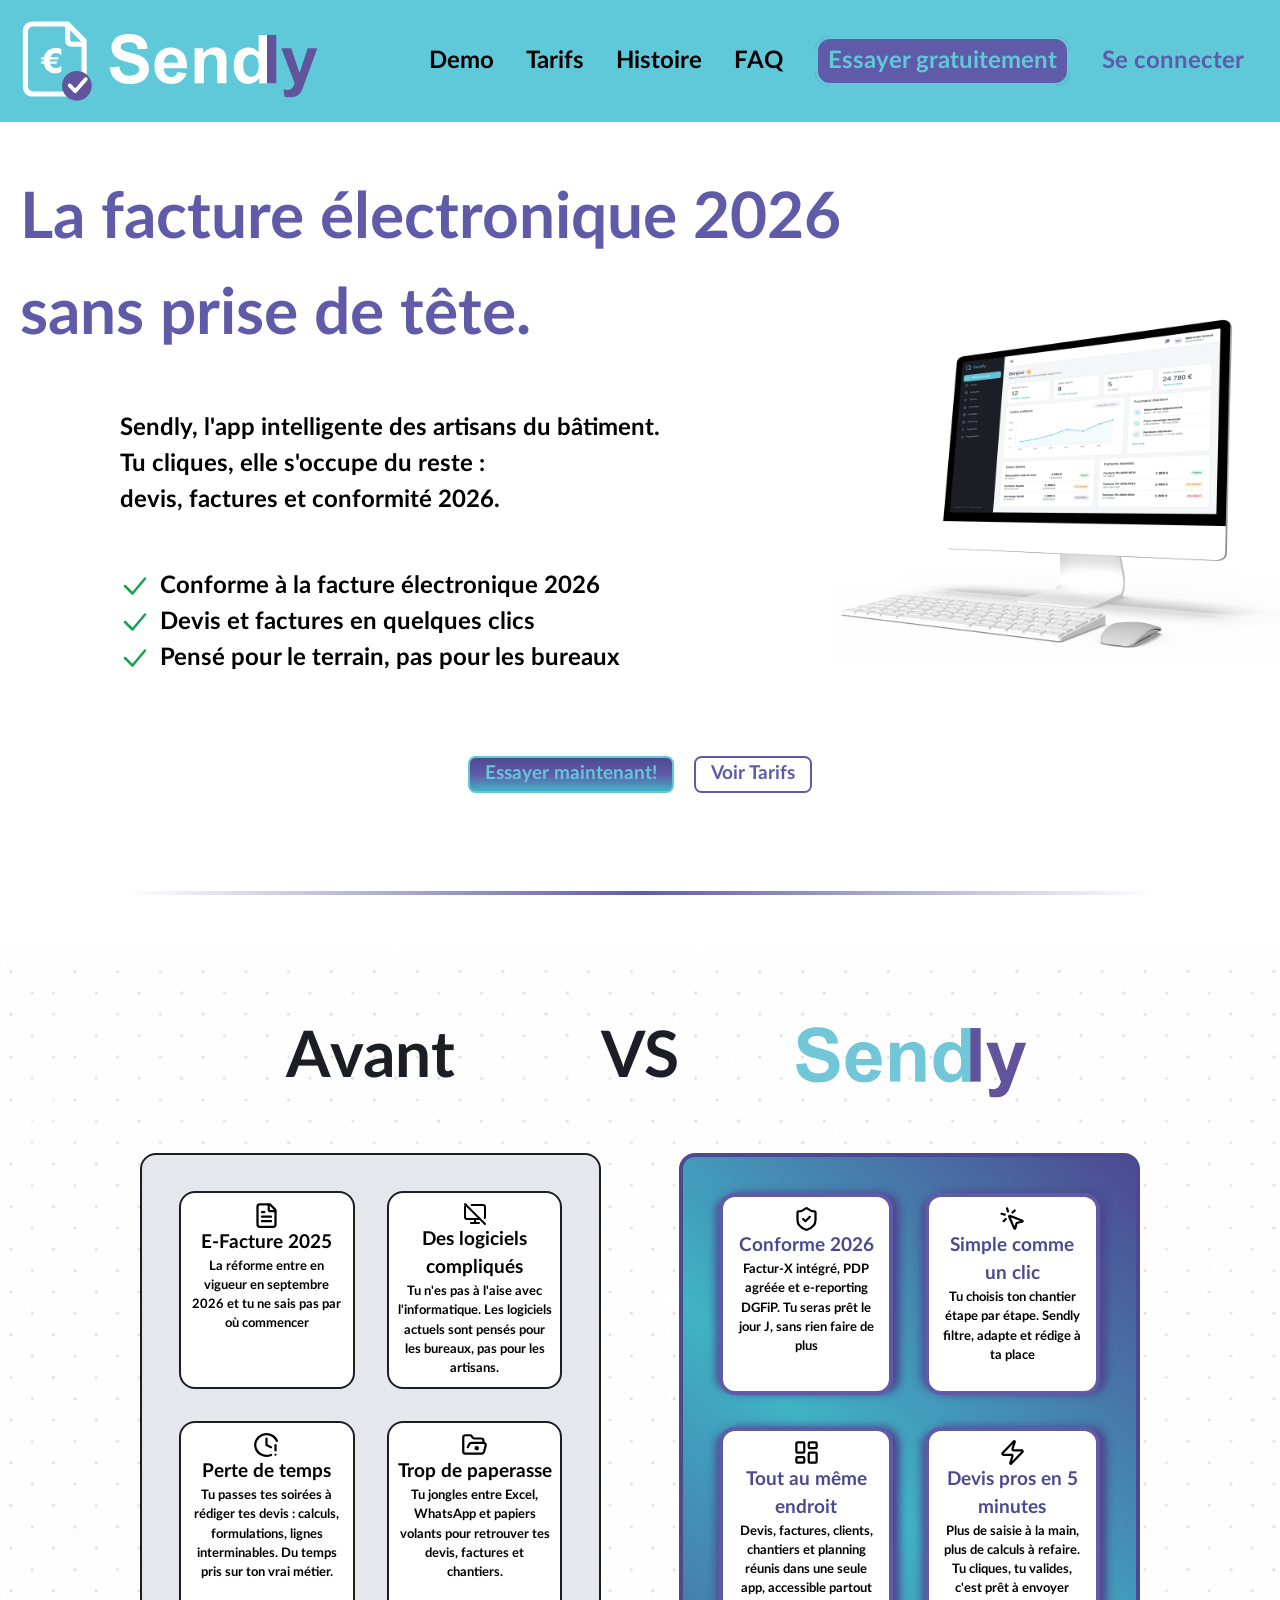
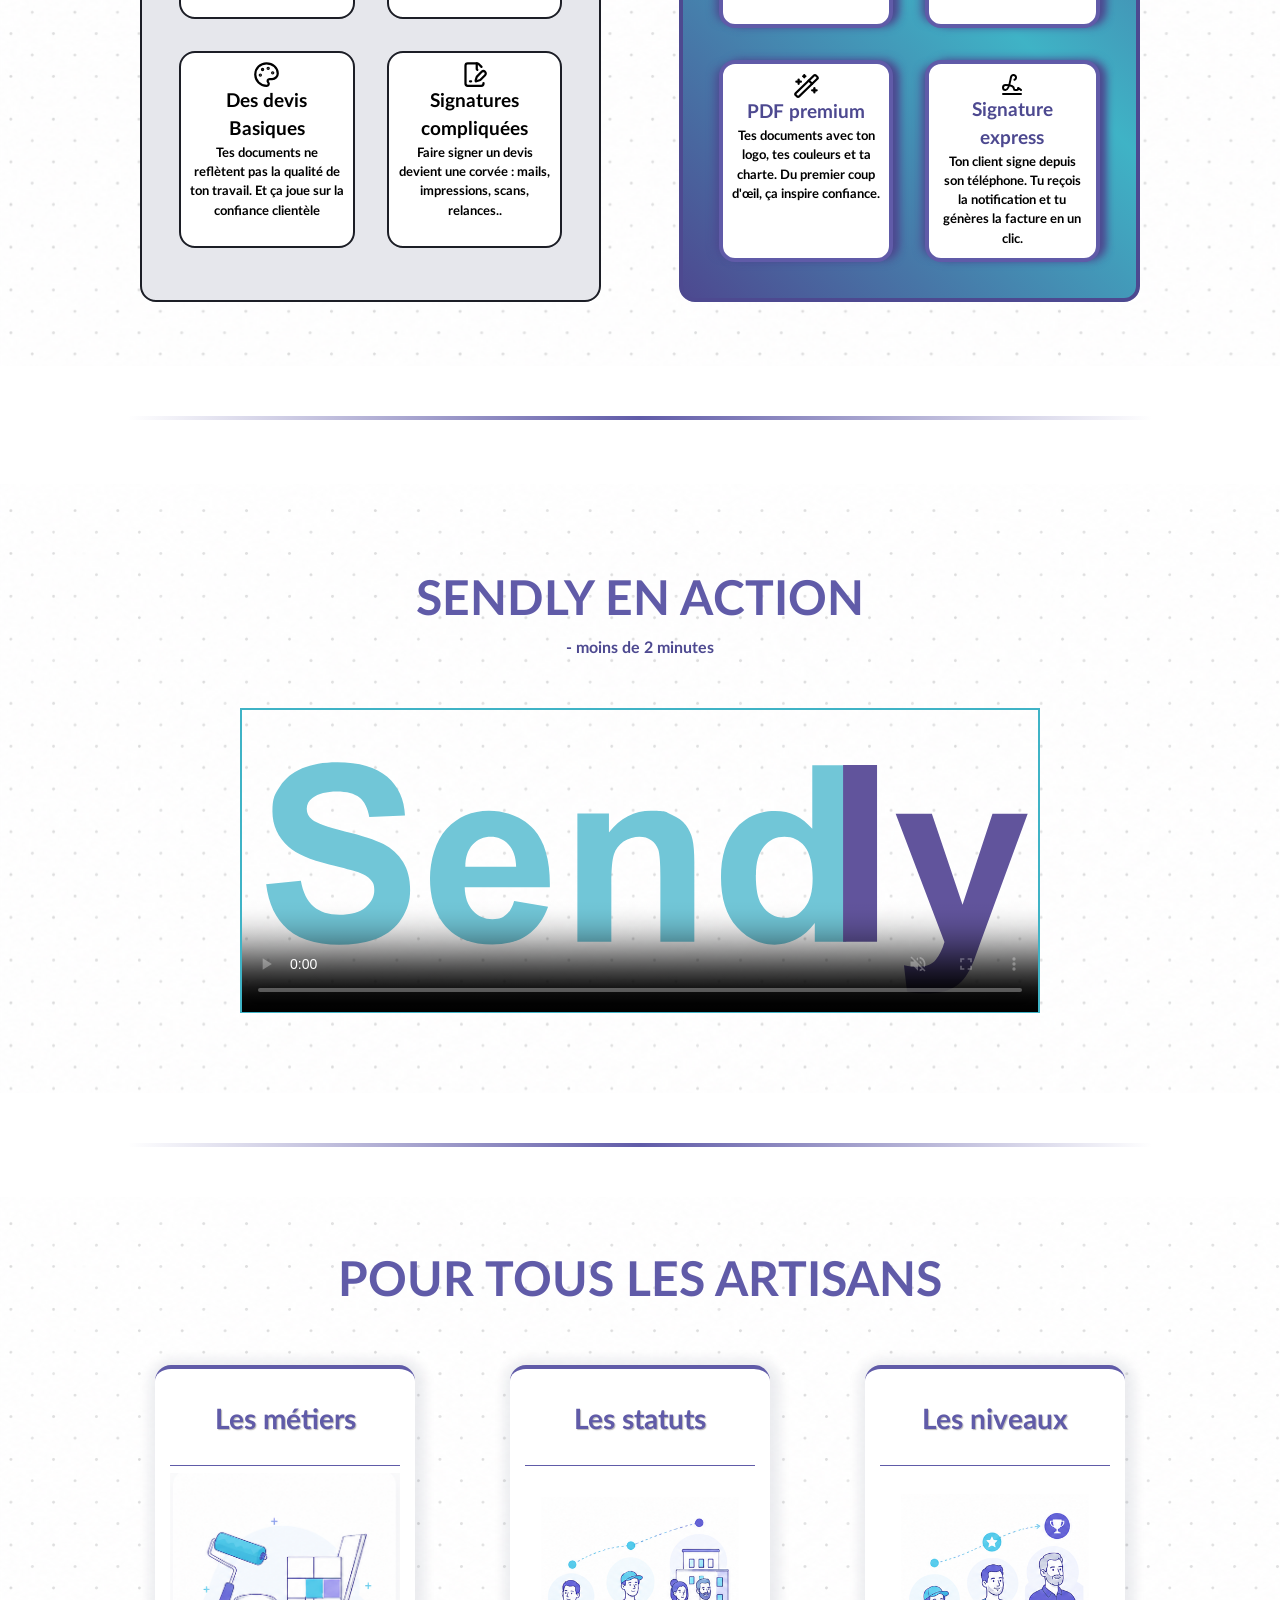
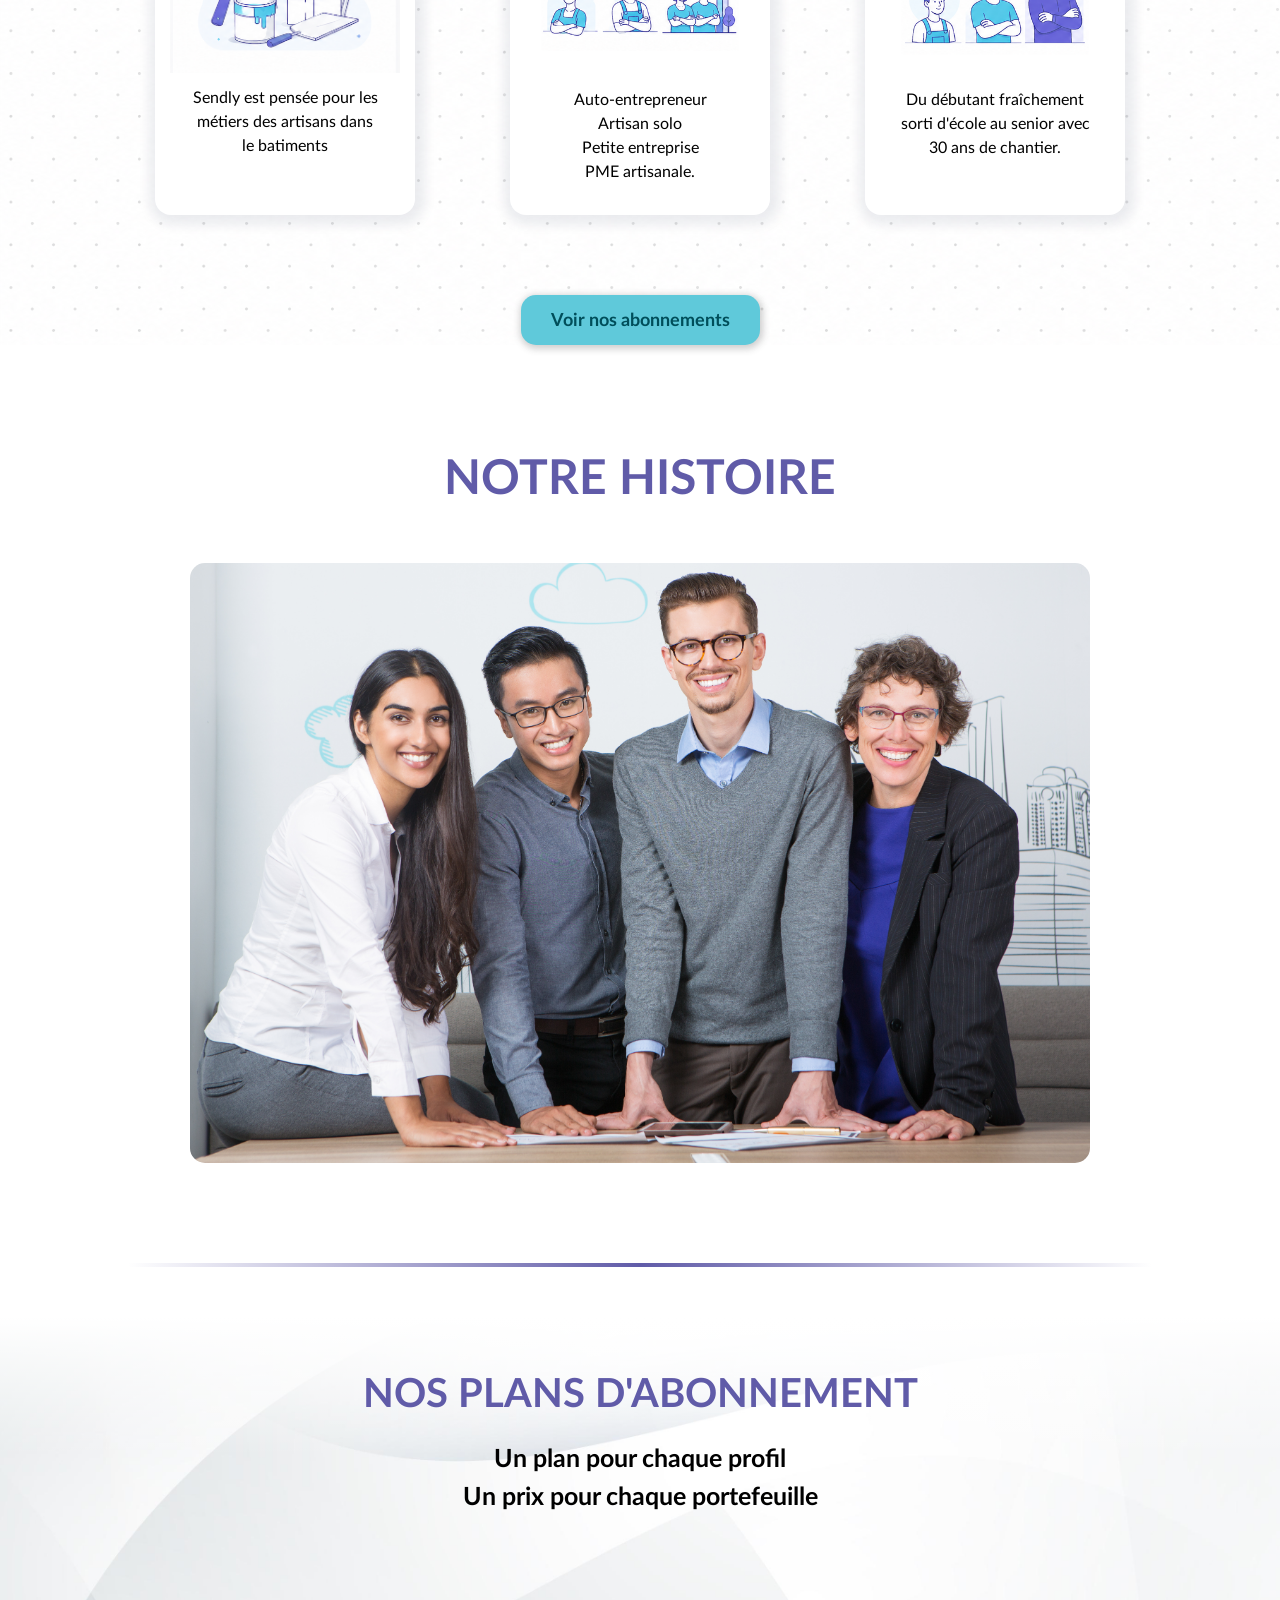
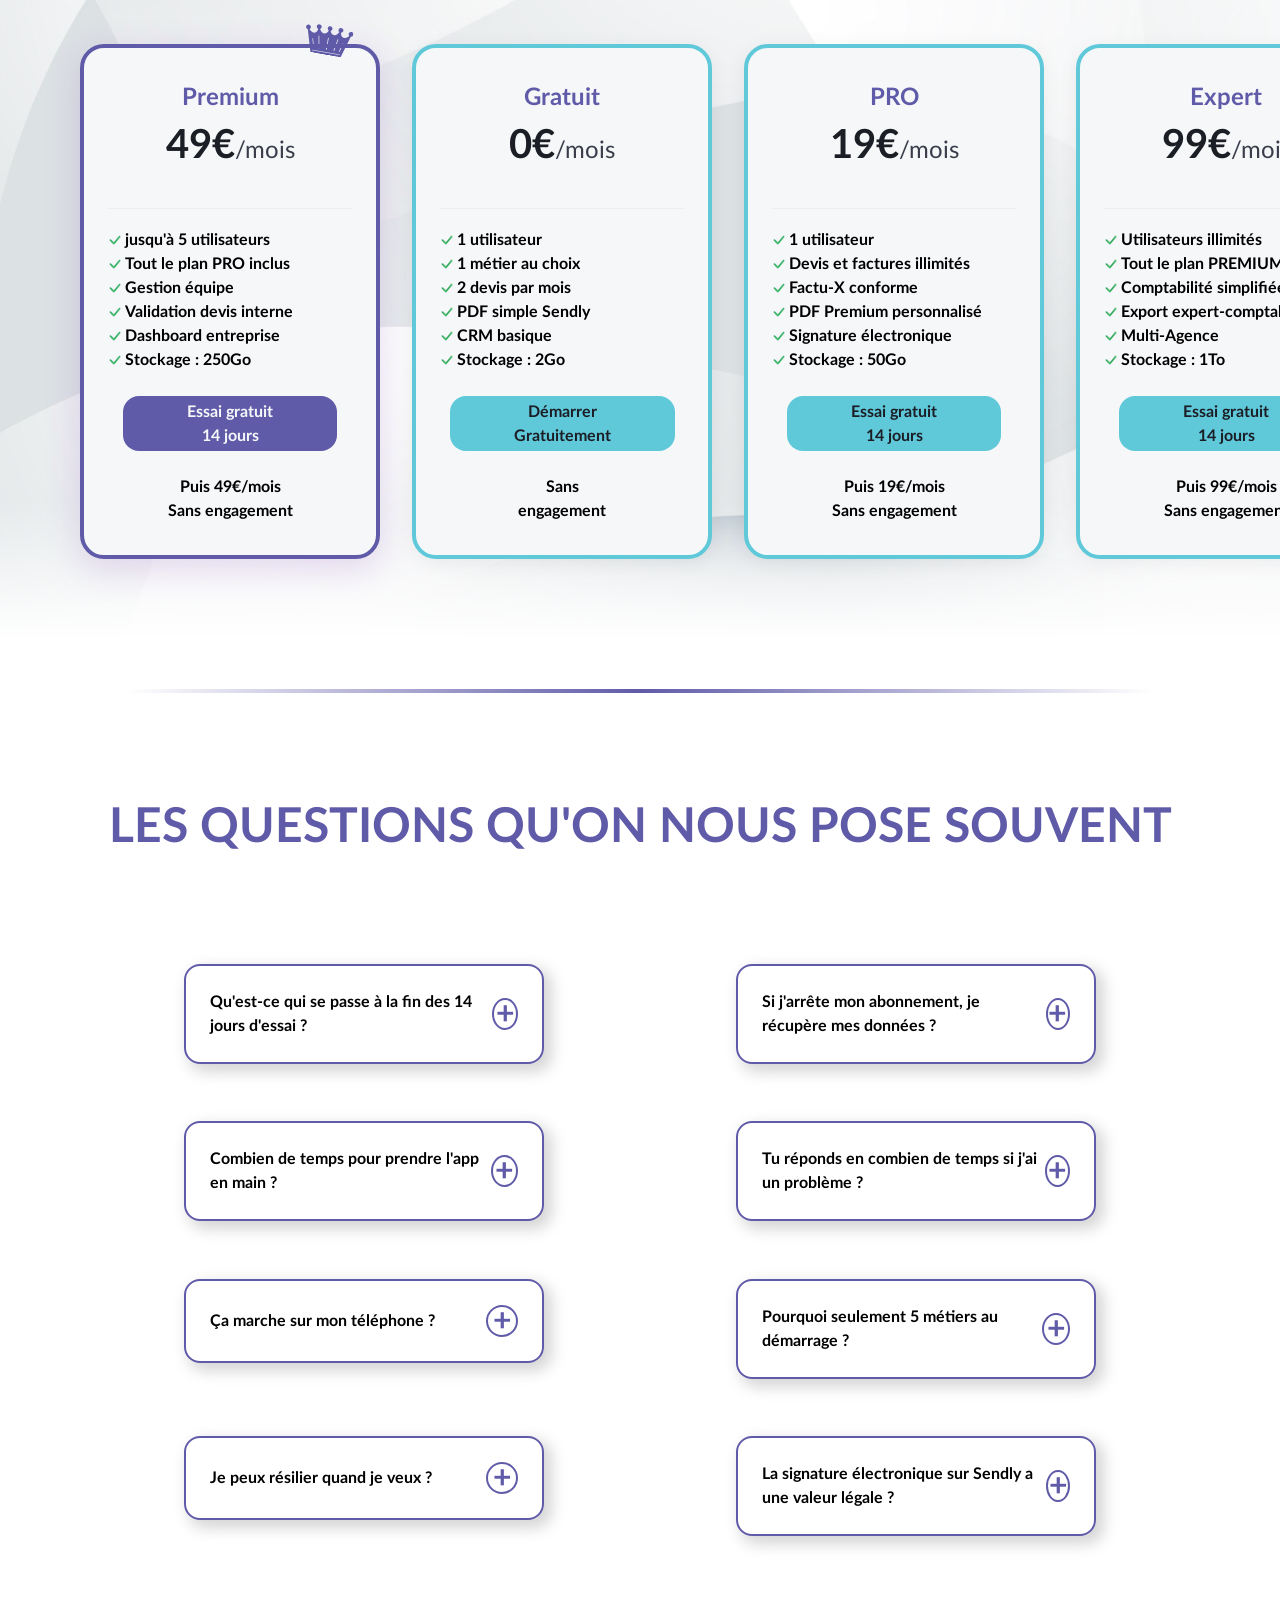
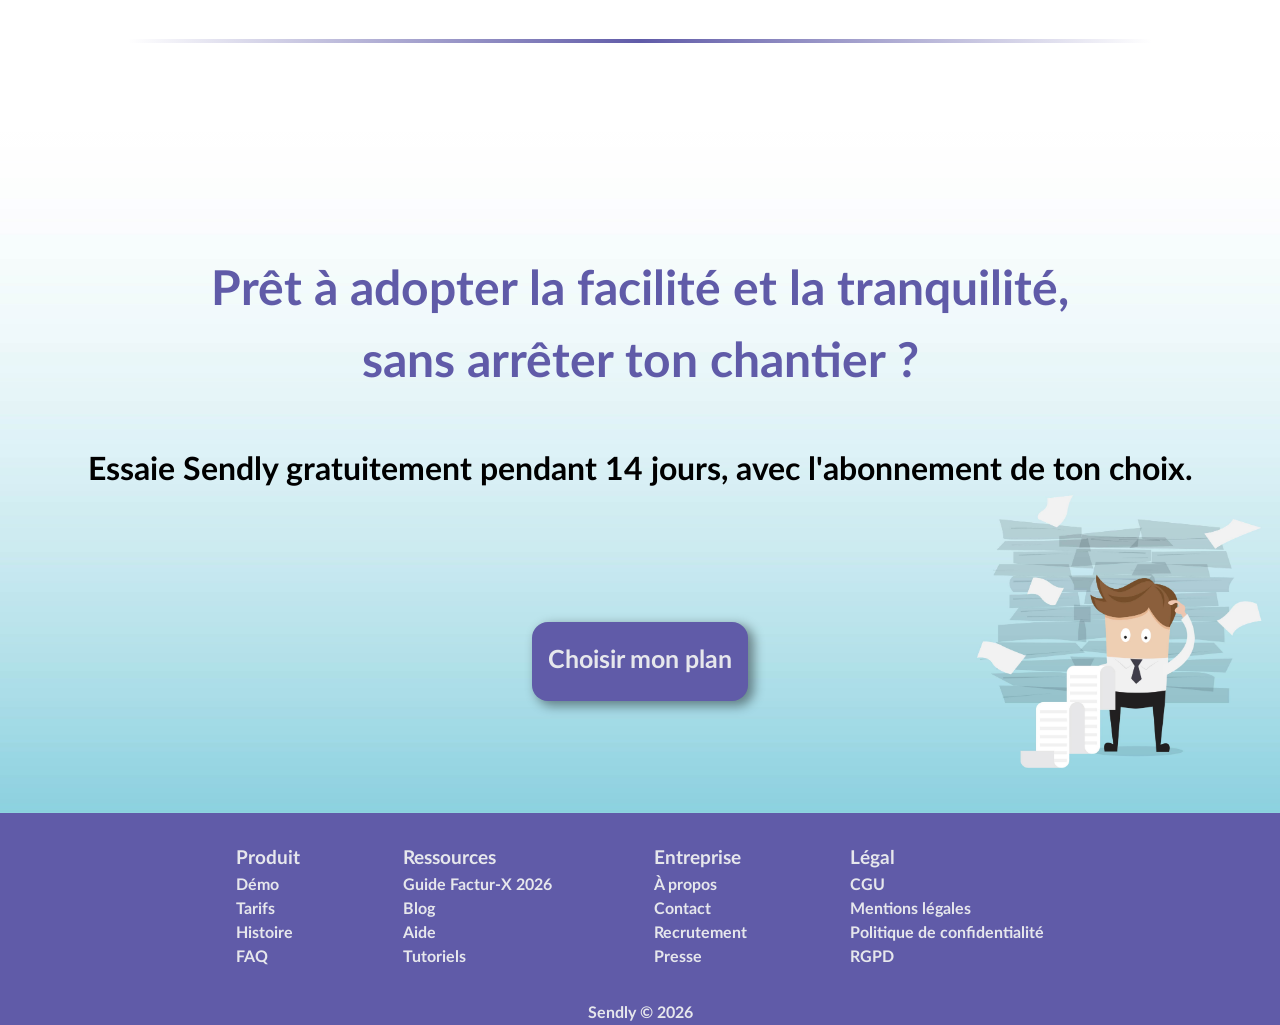
==== html/index.html @ 25bf6804 "spaces in index.html" ====
<!DOCTYPE html>
<html lang="fr">

<head>
    <!-- no responsive added -->
    <meta charset="UTF-8">
    <meta name="viewport" content="width=device-width, initial-scale=1.0">
    <meta name="author" content="Project Facture">
    <meta name="description" content="Application de facturation électronique pour les artisants">
    <link rel="icon" href="../assets/logo/favicon.svg" type="image/svg+xml">
    <link rel="stylesheet" href="../css/styles.css">
    <title>Home | Sendly </title>

</head>

<body>
    <!-- <--========== Header =========-->
    <section>
        <header>
            <nav>
                <a href="index.html" class="logo">
                    <img src="../assets/logo/logowhite.svg" alt="logo de l'entreprise" width="300" height="82">
                </a>
                <ul>
                    <li><a href="index.html#demo">Demo</a></li>
                    <li><a href="index.html#prices">Tarifs</a></li>
                    <li><a href="index.html#about">Histoire</a></li>
                    <li><a href="index.html#faq">FAQ</a></li>
                    <li><a href="formulaire.html" class="try-btn">Essayer gratuitement</a></li>
                    <li><a href="formulaire.html" class="connect-btn">Se connecter</a></li>
                </ul>
            </nav>
        </header>

        <main>

            <!--========== 1 Hero =========-->
            <section class="hero">

                <h1>La facture électronique 2026<br>sans prise de tête.</h1>
                <p class="description">Sendly, l'app intelligente des artisans du bâtiment.<br>
                    Tu cliques, elle s'occupe du reste : <br>
                    devis, factures et conformité 2026.</p>
                <ul>
                    <li class="hero-li">
                        <img src="../assets/icons/tick.svg" class="tick" alt="ok">
                        <p>Conforme à la facture électronique 2026</p>
                    </li>
                    <li class="hero-li">
                        <img src="../assets/icons/tick.svg" class="tick" alt="ok">
                        <p>Devis et factures en quelques clics</p>
                    </li>
                    <li class="hero-li">
                        <img src="../assets/icons/tick.svg" class="tick" alt="ok">
                        <p>Pensé pour le terrain, pas pour les bureaux</p>
                    </li>
                </ul>

                <div class="hero-btn">
                    <a href="formulaire.html" id="try-btn">Essayer maintenant!</a>

                    <a href="#tarifs" id="tarifs-btn">Voir Tarifs</a>
                </div>
            </section>
    </section>

    <div class="separator"></div>


    <!--========== 2 Without / With Sendly =========-->

    <section class="comparate">
        <h2 class="title-avant">Avant</h2>
        <p class="title-vs">VS</p>
        <img class="title-logo" src="../assets/logo/logo_texte.svg" alt="Icon de la marque">

        <article class="avant">
            <ul>
                <li>
                    <img src="../assets/icons/file-text.svg" alt="Icon invoicing">
                    <h3>E-Facture 2025</h3>
                    <p>
                        La réforme entre en vigueur en septembre 2026 et tu ne sais pas par où commencer
                    </p>
                </li>
                <li>
                    <img src="../assets/icons/monitor-off.svg" alt="Icon monitor-off">
                    <h3>Des logiciels compliqués</h3>
                    <p>
                        Tu n'es pas à l'aise avec l'informatique. Les logiciels actuels sont pensés pour les
                        bureaux, pas pour les artisans.
                    </p>
                </li>
                <li class="perte">
                    <img src="../assets/icons/clock-alert.svg" alt="Icon clock-alert">

                    <h3>Perte de temps</h3>

                    <p>Tu passes tes soirées à rédiger tes devis : calculs, formulations, lignes interminables.
                        Du
                        temps pris sur ton vrai métier.
                    </p>
                </li>
                <li class="trop">
                    <img src="../assets/icons/folder-open-dot.svg" alt="Icon folder open">
                    <h3>Trop de paperasse</h3>
                    <p>
                        Tu jongles entre Excel, WhatsApp et papiers volants pour retrouver tes devis, factures
                        et
                        chantiers.
                    </p>
                </li>
                <li class="devis">
                    <img src="../assets/icons/palette.svg" alt="Icon palette">
                    <h3>Des devis Basiques </h3>
                    <p>
                        Tes documents ne reflètent pas la qualité de ton travail. Et ça joue sur la confiance
                        clientèle
                    </p>
                </li>
                <li class="signature">
                    <img src="../assets/icons/file-pen-line.svg" alt="Icon file and pen">
                    <h3>Signatures compliquées</h3>
                    <p>
                        Faire signer un devis devient une corvée : mails, impressions, scans, relances..
                    </p>
                </li>
            </ul>
        </article>

        <article class="sendly">
            <ul>
                <li>
                    <img src="../assets/icons/shield-check.svg" alt="Icon shield-check">
                    <h3>Conforme 2026</h3>
                    <p>
                        Factur-X intégré, PDP agréée et e-reporting DGFiP. Tu seras prêt le jour J, sans rien
                        faire
                        de
                        plus
                    </p>
                </li>
                <li class="simple">
                    <img src="../assets/icons/mouse-pointer-click.svg" alt="Icon mousse">
                    <h3>Simple comme un clic</h3>
                    <p>
                        Tu choisis ton chantier étape par étape. Sendly filtre, adapte et rédige à ta place
                    </p>
                </li>
                <li class="devis5">
                    <img src="../assets/icons/zap.svg" alt="Icon flash">
                    <h3>Devis pros en 5 minutes</h3>
                    <p>
                        Plus de saisie à la main, plus de calculs à refaire. Tu cliques, tu valides, c'est prêt
                        à
                        envoyer
                    </p>
                </li>
                <li class="endroit">
                    <img src="../assets/icons/layout-dashboard.svg" alt="Icon dashboard">
                    <h3>Tout au même endroit</h3>
                    <p>
                        Devis, factures, clients, chantiers et planning réunis dans une seule app, accessible
                        partout
                    </p>
                </li>
                <li class="pdf">
                    <img src="../assets/icons/wand-sparkles.svg" alt="Icon wand sparkles">
                    <h3>PDF premium</h3>
                    <p>
                        Tes documents avec ton logo, tes couleurs et ta charte. Du premier coup d'œil, ça
                        inspire
                        confiance.
                    </p>
                </li>
                <li>
                    <img src="../assets/icons/signature.svg" alt="Icon signature">
                    <h3>Signature express</h3>
                    <p>
                        Ton client signe depuis son téléphone. Tu reçois la notification et tu génères la
                        facture en
                        un clic.
                    </p>
                </li>
            </ul>
        </article>
    </section>

    <div class="separator"></div>

    <!--========== 3 Demo =========-->

    <section id="demo">

        <h2>SENDLY EN ACTION</h2>
        <h3> - moins de 2 minutes</h3>

        <video src="../assets/videos/demo.mp4" controls muted poster="../assets/logo/logo_texte.svg">
        </video>

    </section>

    <div class="separator"></div>

    <!--========== 4 Who it's for =========-->
    <section class="who" id="who">

        <h2>POUR TOUS LES ARTISANS</h2>
        <ul>
            <li>
                <h3>Les métiers</h3>
                <img src="../assets/img/metiers.png" alt="Image vectoriel de differents materieux d'artisan">

                <div class="sous-title"></div>
                <p>Sendly est pensée pour les métiers des artisans dans le batiments</p>
            </li>

            <li>
                <h3>Les statuts</h3>
                <img src="../assets/img/statut.png" alt="Image vectorielle de trois types de statut juridique">
                <p>Auto-entrepreneur<br>Artisan solo<br>Petite entreprise<br>PME artisanale.</p>
            </li>

            <li>
                <h3>Les niveaux</h3>
                <img src="../assets/img/niveaux.png"
                    alt="Image vectorielle de trois artisans de différents niveaux d'expérience">
                <p>Du débutant fraîchement sorti d'école au senior avec 30 ans de chantier.</p>
            </li>
        </ul>
        <a href="index.html#prices" class="header-btn">Voir nos abonnements</a>

    </section>

    <!--========== 5 About ========= -->
    <section class="about" id="about">
        <h2>NOTRE HISTOIRE</h2>

        <div class="flip-card">
            <div class="flip-inner">
                <div class="flip-front">
                    <img src="../assets/img/photo_6.jpg" alt="photo de l'équipe fondatrice de Sendly">
                </div>
                <div class="flip-back">
                    <h3>
                        <img src="../assets/logo/logo.svg" alt="logo de l'entreprise">
                        est née sur les bancs d'une formation.
                    </h3>
                    <p>Tout a commencé à la <strong> Wild Code School</strong>. On était quatre, en pleine
                        formation
                        de développeurs web,
                        avec un exercice en apparence simple : créer un site vitrine de A à Z. On voulait
                        construire
                        quelque
                        chose de vrai. Quelque chose qui réponde à un vrai problème.</p>
                    <p>En cherchant, on est tombés sur un sujet que personne ne traitait vraiment : les artisans
                        du
                        bâtiment et la paperasse. Des devis rédigés le soir à la main, des logiciels pensés pour
                        des
                        bureaux
                        et pas pour le terrain, et surtout la réforme de <strong>la facture électronique
                            2026</strong> qui arrivait, avec des
                        milliers d'artisans sur le point de se retrouver perdus.</p>
                    <p><span>Sendly</span> est née de là. Le nom dit tout ce qu'on voulait faire : send, envoyer
                        —
                        un devis, une
                        facture, en un clic — et le -ly pour la simplicité, le truc qui se fait sans y penser.
                        Quatre
                        étudiants, une idée, et la conviction qu'une bonne techno doit rester simple. Sendly
                        pense
                        pratique
                        avant de penser business.</p>
                    <p class="story-signature">- L'équipe Sendly</p>
                </div>

            </div>
        </div>
    </section>

    <!--========== 6 Pricing =========-->
    <div class="separator"></div>

    <section id="prices">

        <h2>NOS PLANS D'ABONNEMENT</h2>
        <p>Un plan pour chaque profil<br> Un prix pour chaque portefeuille</p>

        <div>
            <article class="pricecard">
                <h3>Gratuit</h3>
                <h4>0€<span>/mois</span></h4>
                <ul>
                    <li><img src="../assets/icons/tick.png" alt="" width="14">1 utilisateur</li>
                    <li><img src="../assets/icons/tick.png" alt="" width="14">1 métier au choix</li>
                    <li><img src="../assets/icons/tick.png" alt="" width="14">2 devis par mois</li>
                    <li><img src="../assets/icons/tick.png" alt="" width="14">PDF simple Sendly</li>
                    <li><img src="../assets/icons/tick.png" alt="" width="14">CRM basique</li>
                    <li><img src="../assets/icons/tick.png" alt="tick icon" width="14">Stockage : 2Go</li>
                </ul>
                <a href="#" class="btn">Démarrer<br>Gratuitement</a>
                <p>Sans<br> engagement</p>
            </article>

            <article class="pricecard">
                <h3>PRO</h3>
                <h4>19€<span>/mois</span></h4>
                <ul>
                    <li><img src="../assets/icons/tick.png" alt="" width="14">1 utilisateur</li>
                    <li><img src="../assets/icons/tick.png" alt="" width="14">Devis et factures illimités</li>
                    <li><img src="../assets/icons/tick.png" alt="" width="14">Factu-X conforme</li>
                    <li><img src="../assets/icons/tick.png" alt="" width="14">PDF Premium personnalisé</li>
                    <li><img src="../assets/icons/tick.png" alt="" width="14">Signature électronique</li>
                    <li><img src="../assets/icons/tick.png" alt="" width="14">Stockage : 50Go</li>
                </ul>
                <a href="#" class="btn">Essai gratuit<br>14 jours</a>
                <p>Puis 19€/mois<br>Sans engagement</p>
            </article>

            <article class="pricecard" id="premium">
                <span class="badge"><img src="../assets/icons/crown.svg" alt="une couronne"></span>
                <h3>Premium</h3>
                <h4>49€<span>/mois</span></h4>
                <ul>
                    <li> <img src="../assets/icons/tick.png" alt="" width="14">jusqu'à 5 utilisateurs</li>
                    <li> <img src="../assets/icons/tick.png" alt="" width="14">Tout le plan PRO inclus</li>
                    <li> <img src="../assets/icons/tick.png" alt="" width="14">Gestion équipe</li>
                    <li> <img src="../assets/icons/tick.png" alt="" width="14">Validation devis interne</li>
                    <li> <img src="../assets/icons/tick.png" alt="" width="14">Dashboard entreprise</li>
                    <li> <img src="../assets/icons/tick.png" alt="" width="14">Stockage : 250Go</li>
                </ul>
                <a href="#" class="btn">Essai gratuit<br>14 jours</a>
                <p>Puis 49€/mois<br>Sans engagement</p>
            </article>

            <article class="pricecard">
                <h3>Expert</h3>
                <h4>99€<span>/mois</span></h4>
                <ul>
                    <li><img src="../assets/icons/tick.png" alt="" width="14">Utilisateurs illimités</li>
                    <li><img src="../assets/icons/tick.png" alt="" width="14">Tout le plan PREMIUM inclus</li>
                    <li><img src="../assets/icons/tick.png" alt="" width="14">Comptabilité simplifiée</li>
                    <li><img src="../assets/icons/tick.png" alt="" width="14">Export expert-comptable</li>
                    <li><img src="../assets/icons/tick.png" alt="" width="14">Multi-Agence</li>
                    <li><img src="../assets/icons/tick.png" alt="" width="14">Stockage : 1To</li>
                </ul>
                <a href="#" class="btn">Essai gratuit<br>14 jours</a>
                <p>Puis 99€/mois<br>Sans engagement</p>
            </article>
        </div>
    </section>

    <!--========== 7 FAQ =========-->
    <div class="separator"></div>

    <section class="faq" id="faq">
        <h2>LES QUESTIONS QU'ON NOUS POSE SOUVENT</h2>

        <div>
            <details>
                <summary>Qu'est-ce qui se passe à la fin des 14 jours d'essai ?<span class="faq-icon">+</span>
                </summary>
                <p>Tu choisis : continuer sur un plan payant adapté à ton activité, ou basculer sur le plan
                    GRATUIT (limité à 2 devis par mois). On ne te débite jamais sans ton accord — pas besoin de
                    carte bancaire pour l'essai</p>
            </details>

            <details>
                <summary>Si j'arrête mon abonnement, je récupère mes données ?<span class="faq-icon">+</span>
                </summary>
                <p>Bien sûr. À tout moment, tu peux exporter tes devis, tes factures et tes contacts au format PDF,
                    Excel ou CSV. Tes données restent à toi, point.</p>
            </details>

            <details>
                <summary>Combien de temps pour prendre l'app en main ?<span class="faq-icon">+</span></summary>
                <p>En général, 15 minutes suffisent pour créer ton premier devis. Pas de formation, pas de tutoriel
                    interminable. Tu cliques, Sendly te guide étape par étape</p>
            </details>

            <details>
                <summary>Tu réponds en combien de temps si j'ai un problème ?<span class="faq-icon">+</span>
                </summary>
                <p>On répond sous 24h ouvrées, par mail ou téléphone. Tu parles à une vraie personne, basée au
                    Pays Basque. Pas de chatbot, pas de robot.</p>
            </details>

            <details>
                <summary>Ça marche sur mon téléphone ?<span class="faq-icon">+</span></summary>
                <p>Oui. Sendly est pensée mobile : tu peux créer un devis, le faire signer et envoyer la facture
                    directement depuis ton chantier. Ordi, tablette, téléphone — tout fonctionne.</p>
            </details>

            <details>
                <summary>Pourquoi seulement 5 métiers au démarrage ?<span class="faq-icon">+</span></summary>
                <p>On a préféré faire 5 métiers vraiment bien plutôt que 30 métiers à moitié. Devis types, mentions
                    techniques, vocabulaire métier : chaque corps de métier est traité en profondeur. Électricien,
                    plombier, menuisier et paysagiste arrivent bientôt.</p>
            </details>

            <details>
                <summary>Je peux résilier quand je veux ?<span class="faq-icon">+</span></summary>
                <p>Oui, à tout moment, sans frais. Aucun engagement, aucune pénalité. Tu pars, tes données
                    partent avec toi.</p>
            </details>

            <details>
                <summary>La signature électronique sur Sendly a une valeur légale ?<span class="faq-icon">+</span>
                </summary>
                <p>Oui. Sendly utilise une signature conforme au règlement européen eIDAS. Elle a exactement la
                    même valeur juridique qu'une signature manuscrite.</p>
            </details>
        </div>
    </section>

    <!--========== 8 Final =========-->
    <div class="separator"></div>

    <section class="final">
        <h2>Prêt à adopter la facilité et la tranquilité,<br>sans arrêter ton chantier ?</h2>
        <h3>Essaie Sendly gratuitement pendant 14 jours, avec l'abonnement de ton choix.</h3>
        <a href="index.html#prices">Choisir mon plan</a>
    </section>
    </main>

    <!--========== Footer =========-->

    <footer>
        <div class="footer-nav">
            <article class="footer-card">
                <h3>Produit</h3>
                <ul>
                    <li><a href="index.html#demo">Démo</a></li>
                    <li><a href="index.html#prices">Tarifs</a></li>
                    <li><a href="index.html#about">Histoire</a></li>
                    <li><a href=index.html#faq>FAQ</a></li>
                </ul>
            </article>

            <article class="footer-card">
                <h3>Ressources</h3>
                <ul>
                    <li><a href="#">Guide Factur-X 2026</a></li>
                    <li><a href="#">Blog</a></li>
                    <li><a href="#">Aide</a></li>
                    <li><a href="#">Tutoriels</a></li>
                </ul>
            </article>

            <article class="footer-card">
                <h3>Entreprise</h3>
                <ul>
                    <li><a href="#">À propos</a></li>
                    <li><a href="#">Contact</a></li>
                    <li><a href="#">Recrutement</a></li>
                    <li><a href="#">Presse</a></li>
                </ul>
            </article>

            <article class="footer-card">
                <h3>Légal</h3>
                <ul>
                    <li><a href="#">CGU</a></li>
                    <li><a href="#">Mentions légales</a></li>
                    <li><a href="#">Politique de confidentialité</a></li>
                    <li><a href="#">RGPD</a></li>
                </ul>
            </article>
        </div>
        <div id="copy">
            <p>Sendly &copy; 2026</p>
        </div>
    </footer>
</body>

</html>
---- css/styles.css ----
@import url("variables.css");
@import url("fonts.css");
@import url("reset.css");
@import url("body.css");
@import url("header.css");
@import url("hero.css");
@import url("compare.css");
@import url("demo.css");
@import url("who.css");
@import url("about.css");
@import url("prices.css");
@import url("faq.css");
@import url("final.css");
@import url("footer.css");
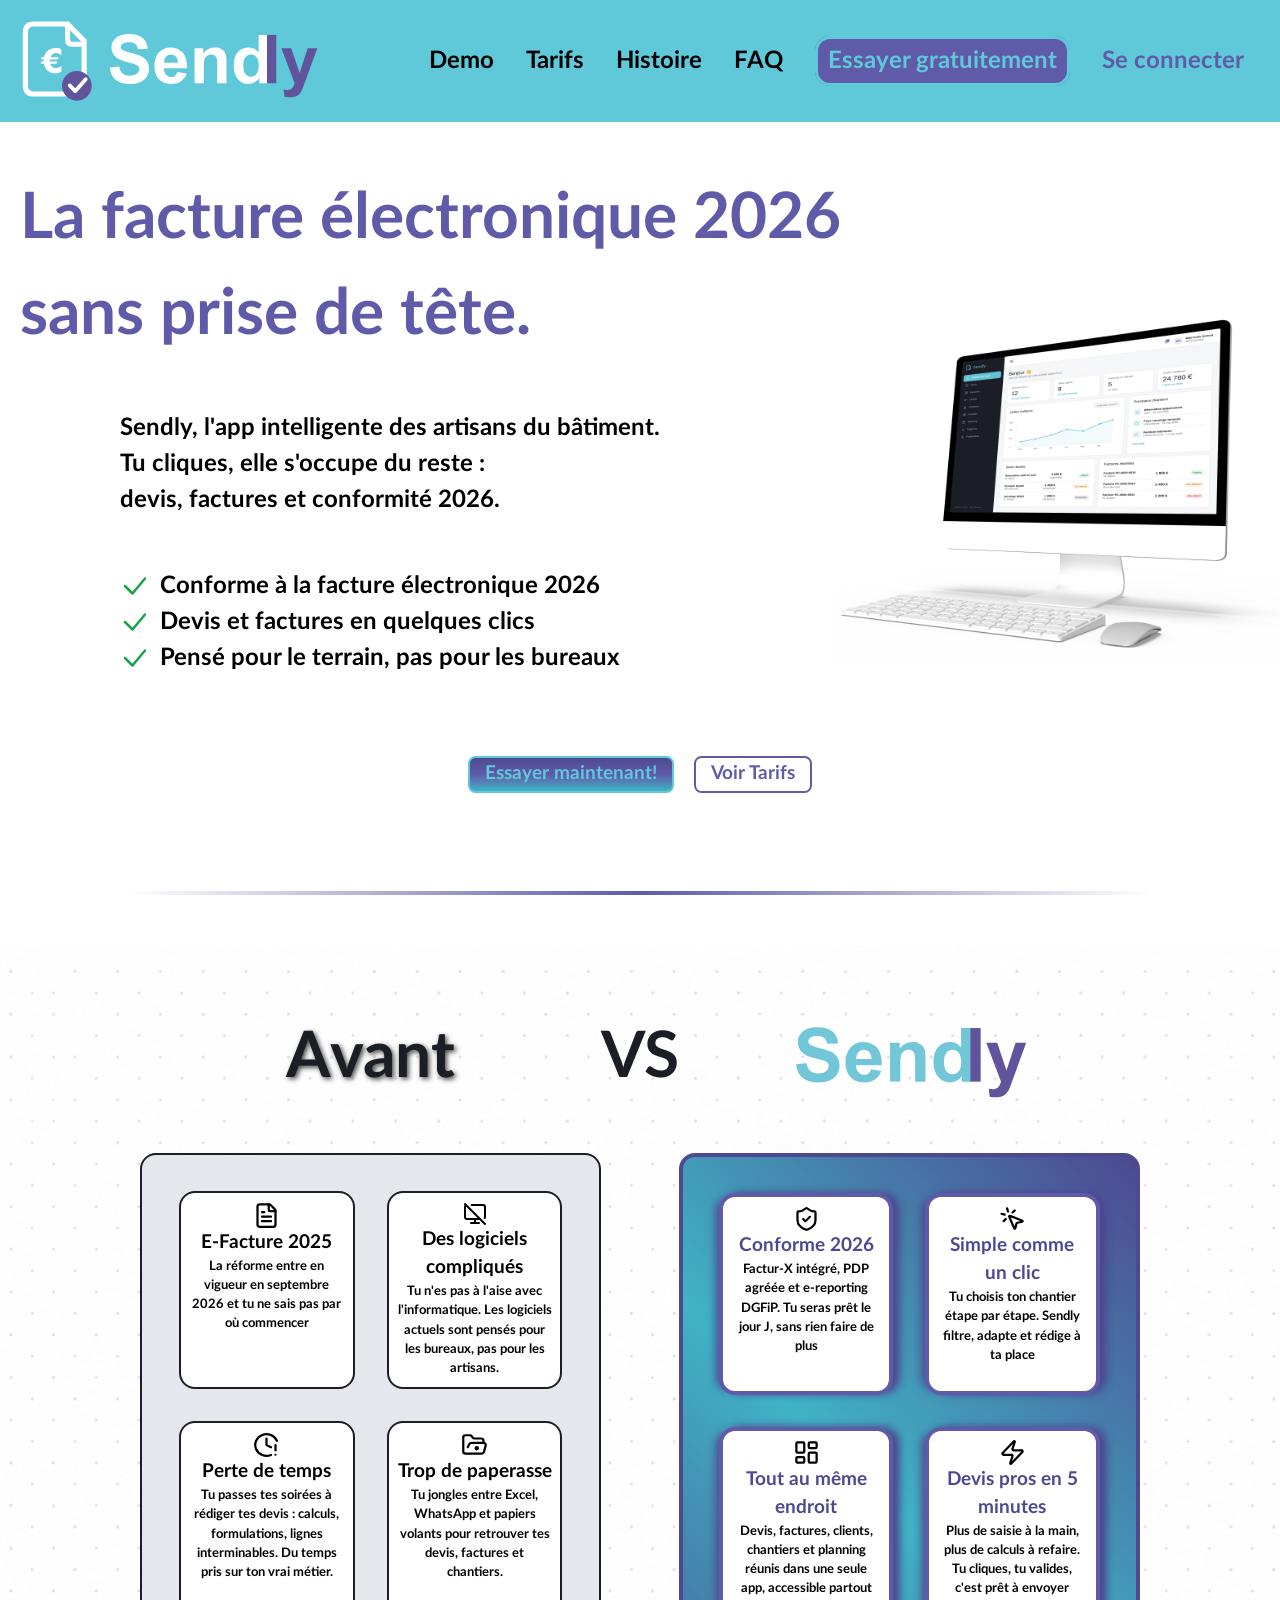
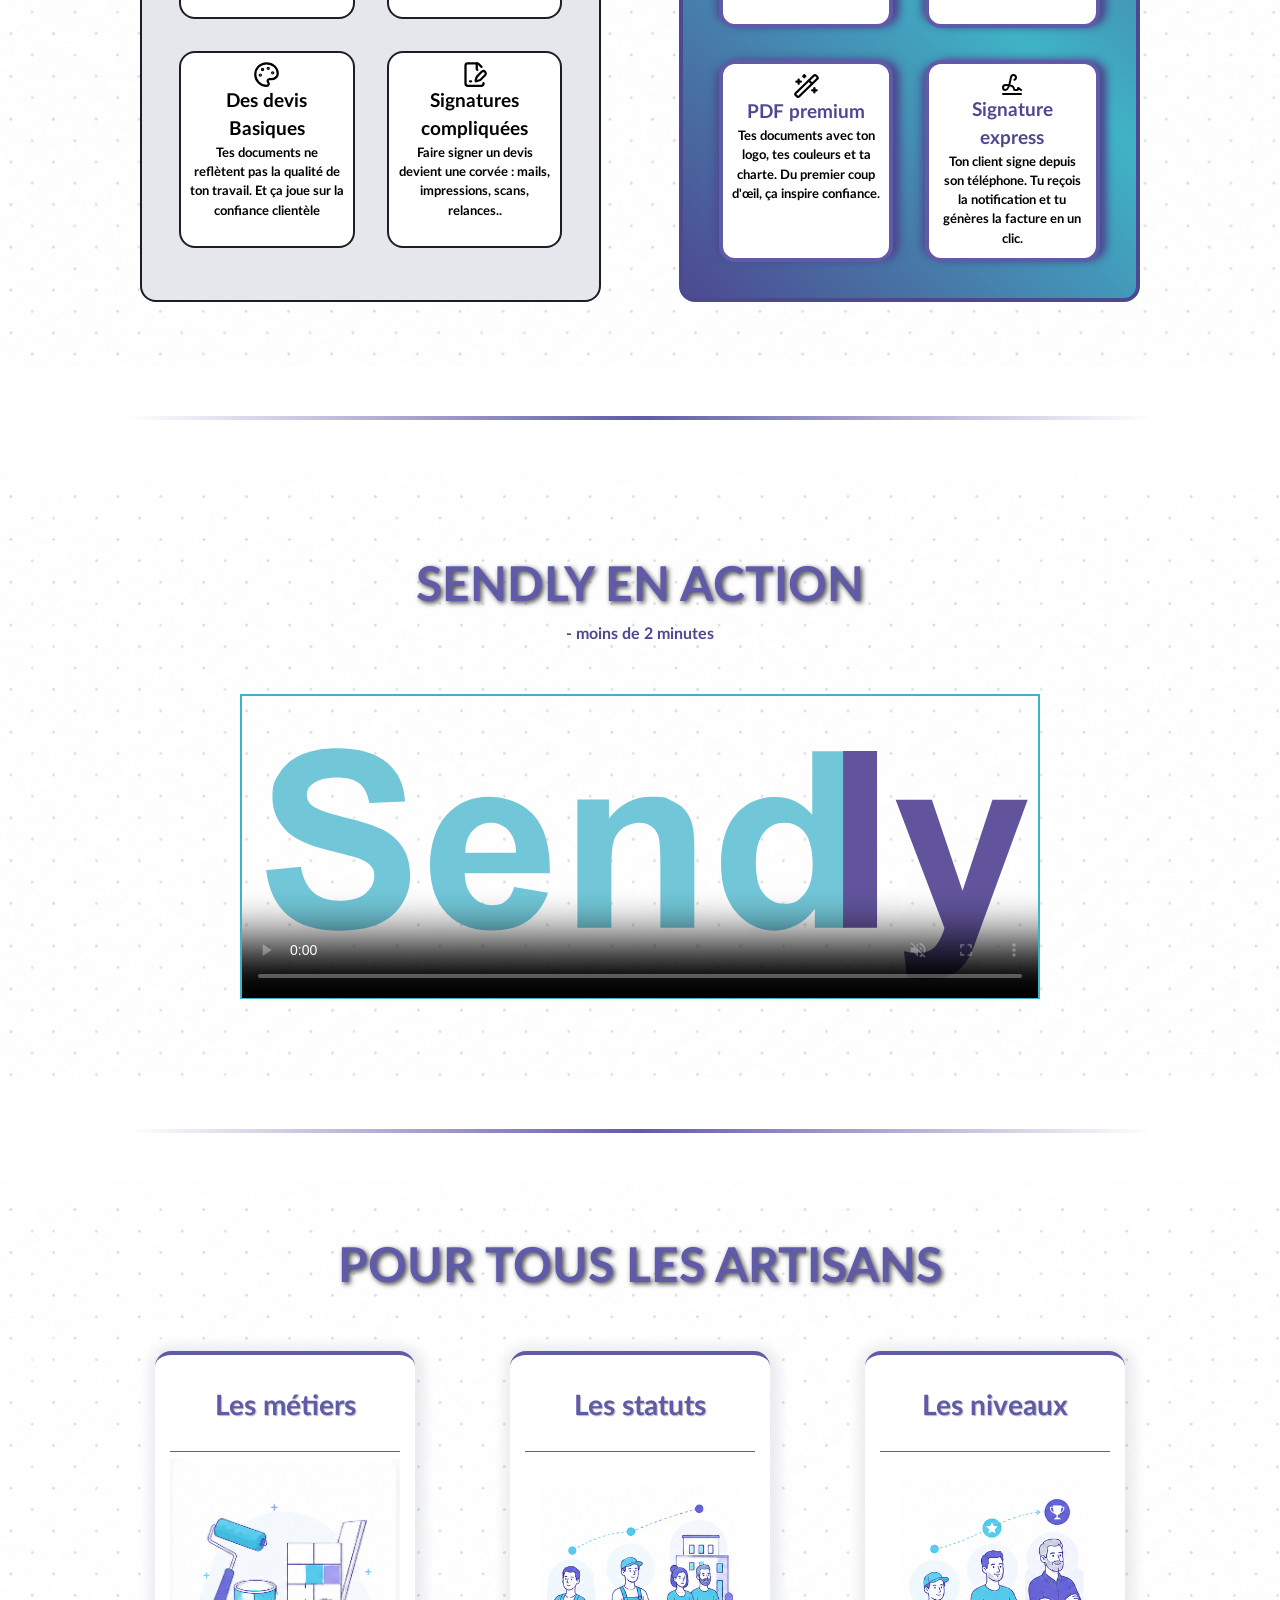
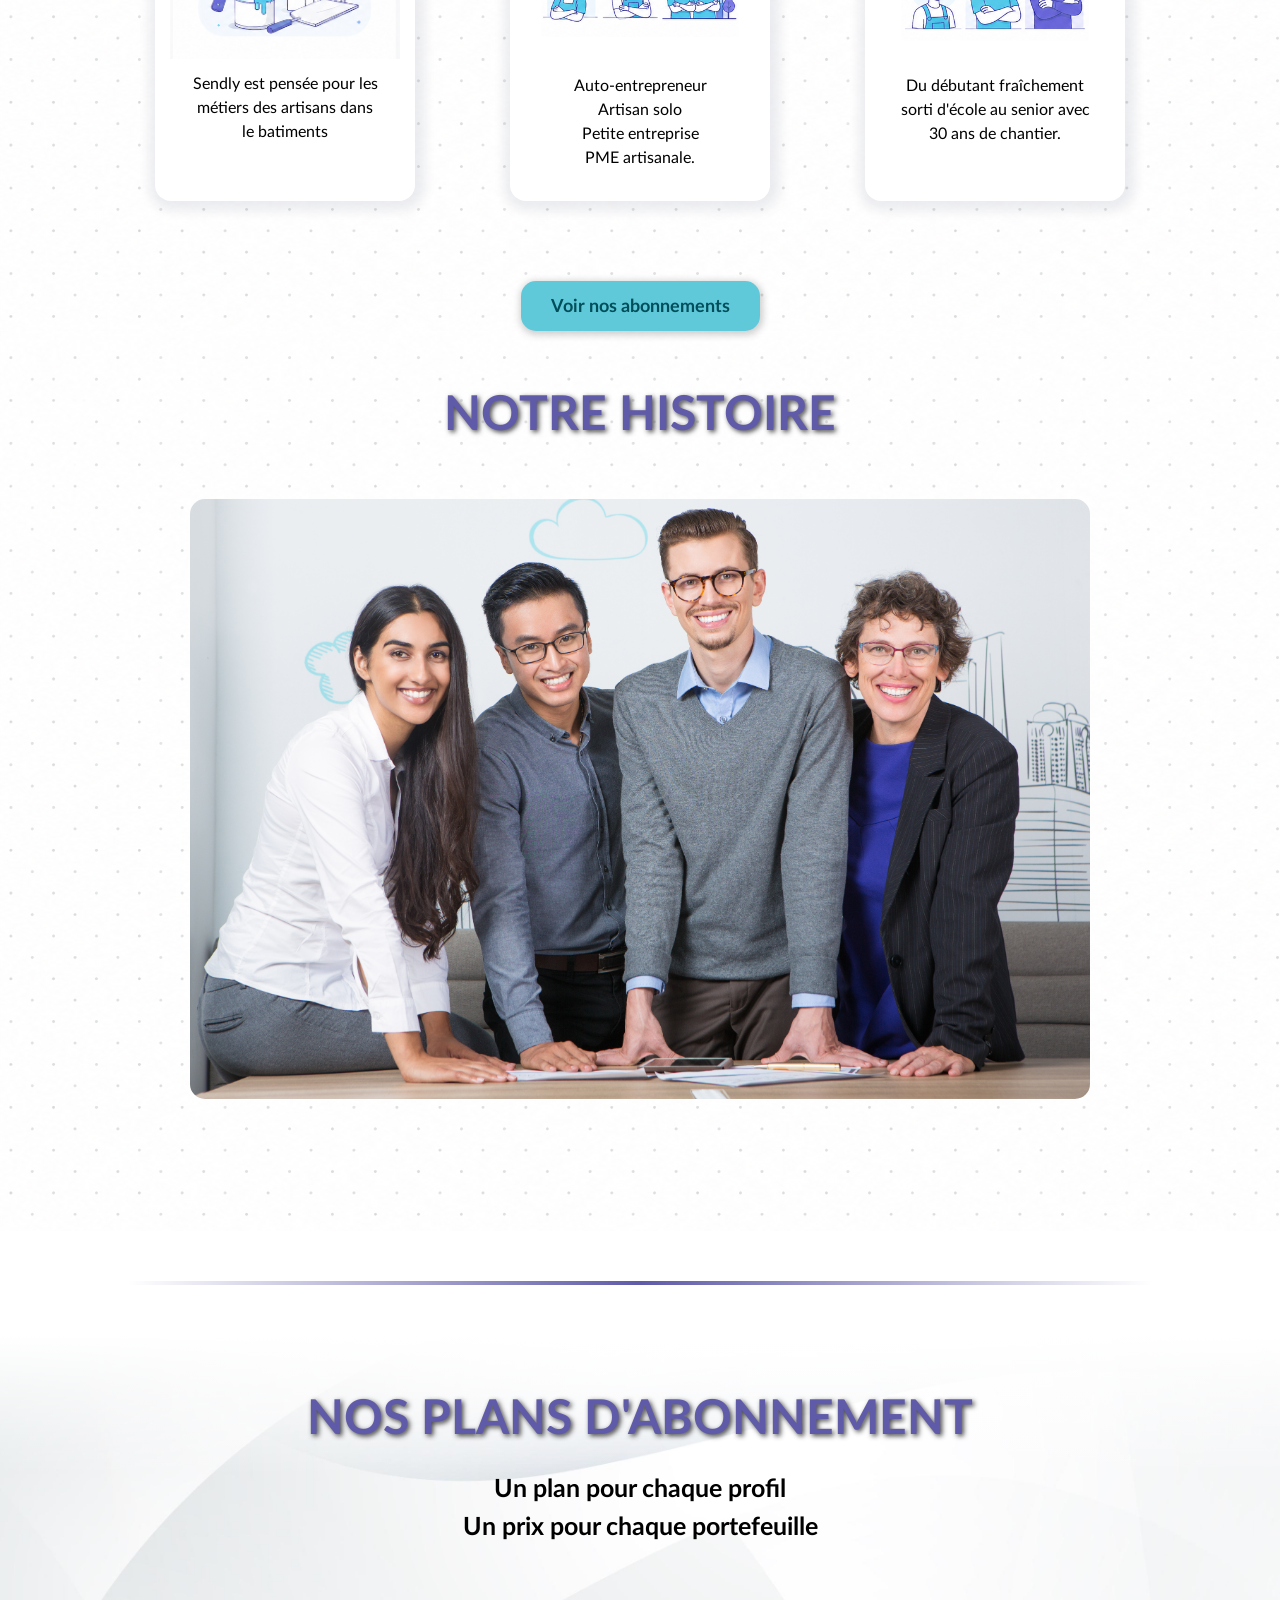
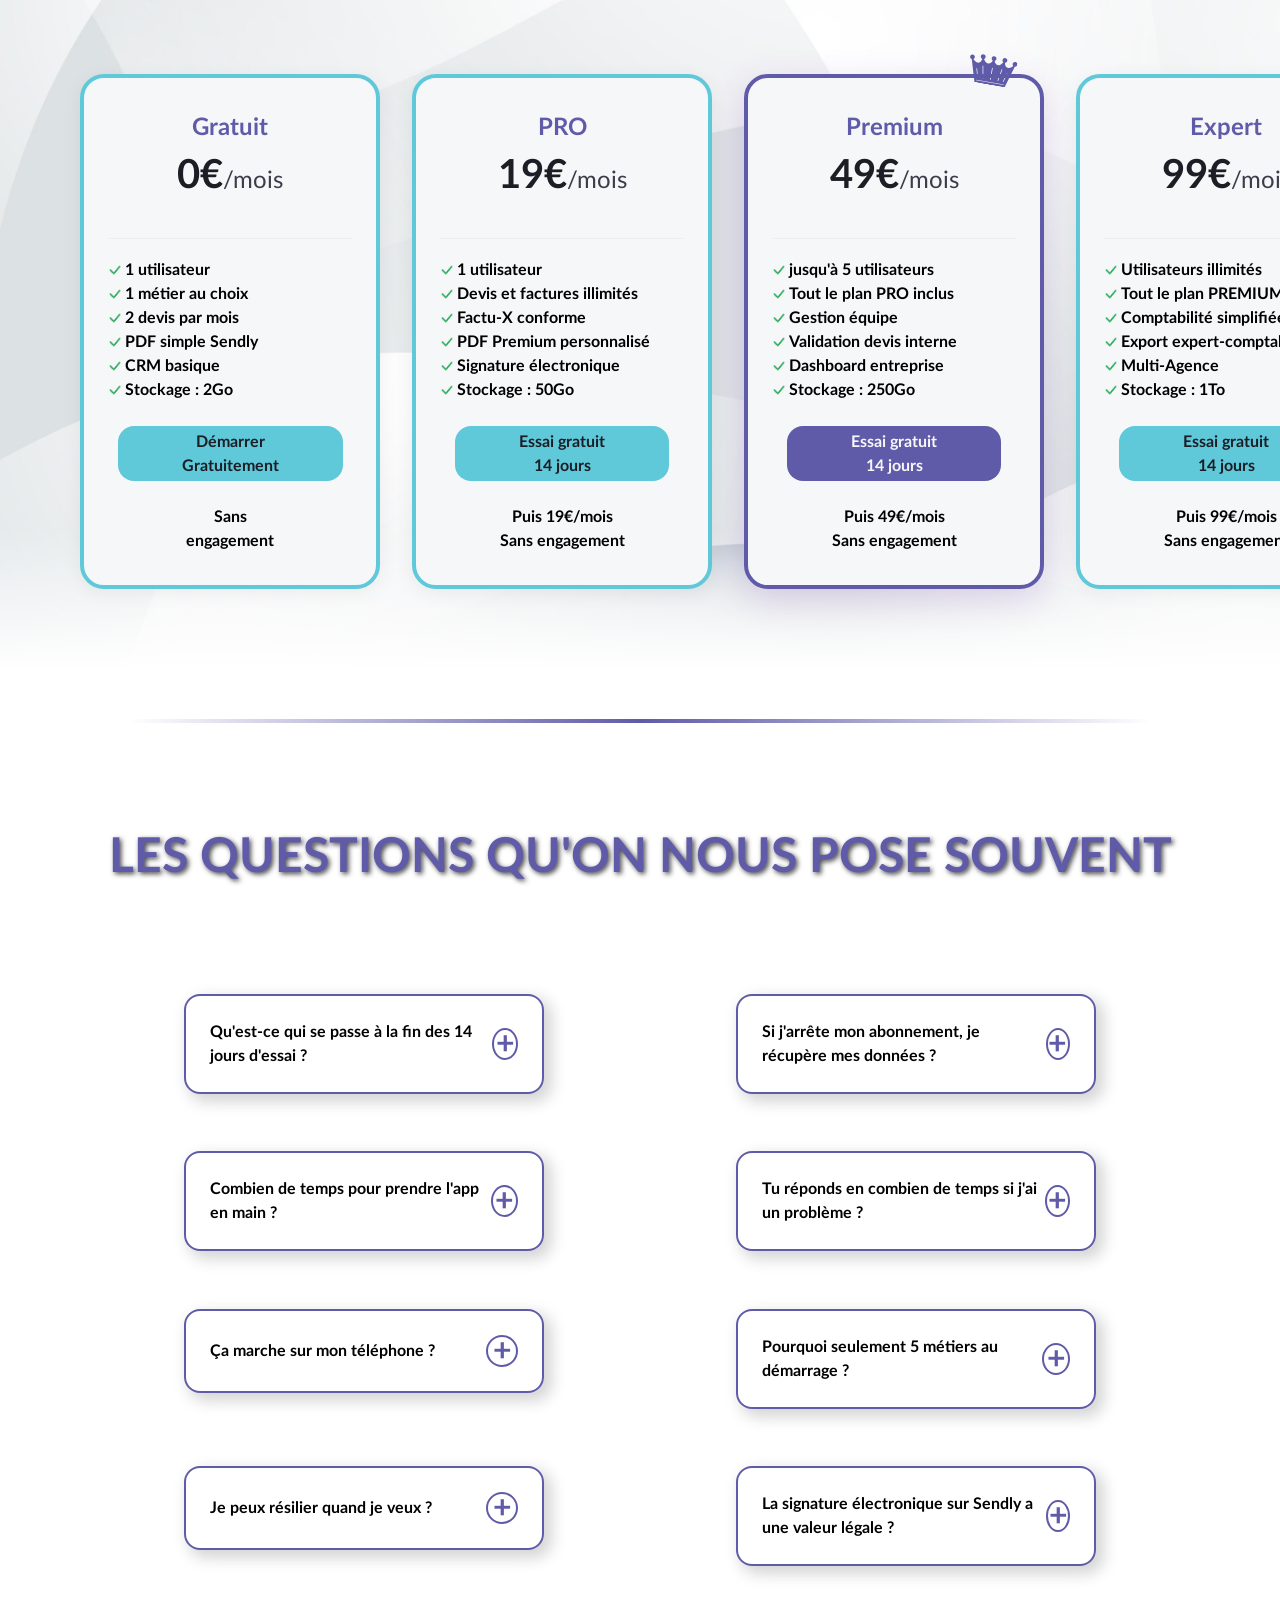
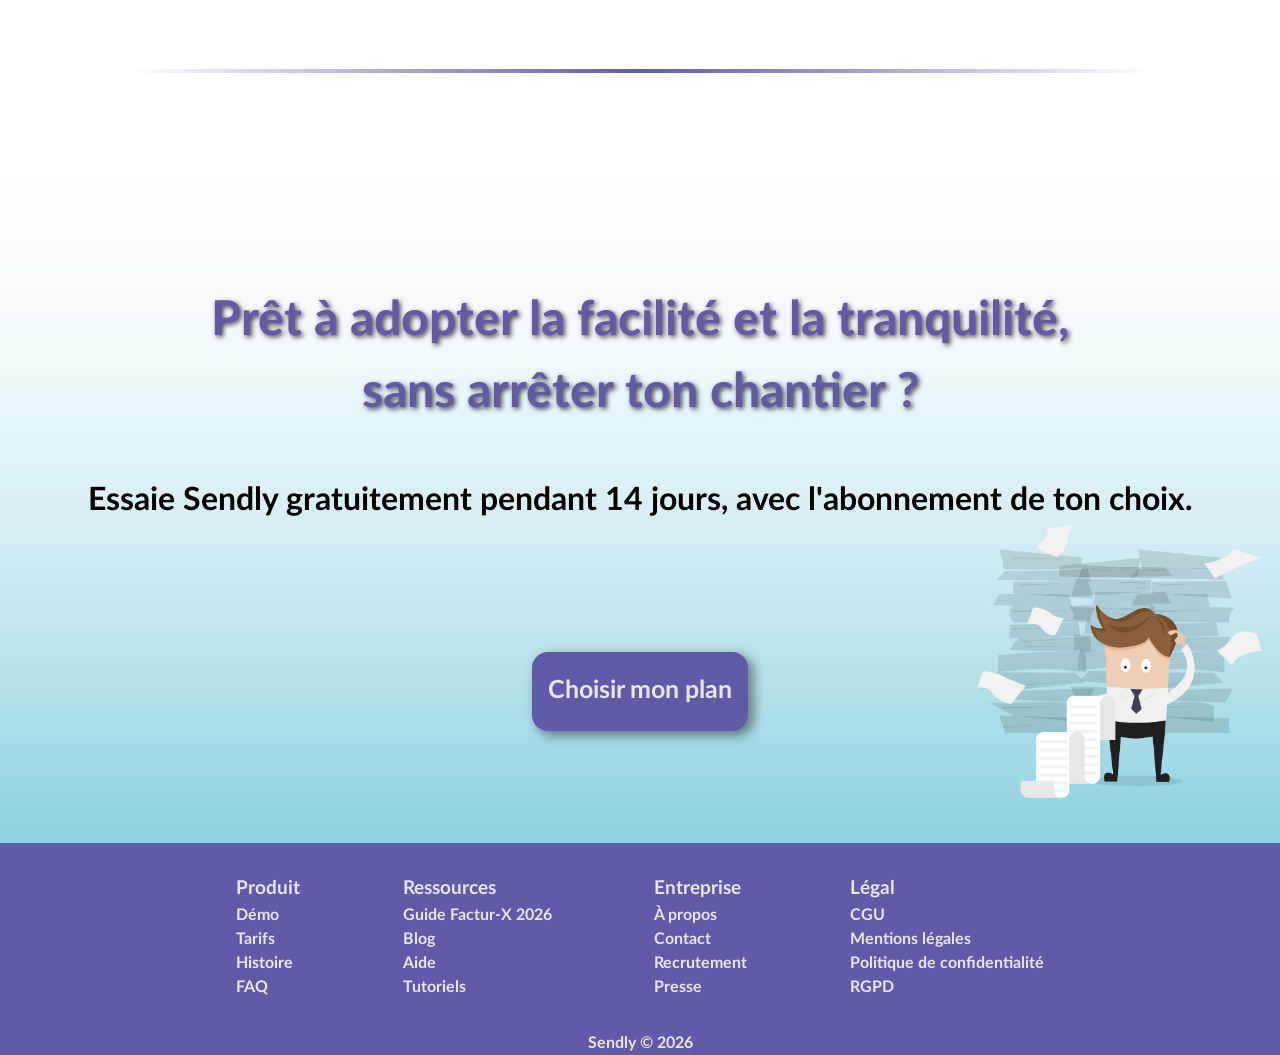
==== commit d41a8a9c: "add modif about" ====
--- a/html/index.html
+++ b/html/index.html
@@ -14,7 +14,7 @@
 </head>
 
 <body>
-    <!-- <--========== Header =========-->
+   <!--========== Header =========-->
     <section>
         <header>
             <nav>
@@ -203,7 +203,7 @@
     <div class="separator"></div>
 
     <!--========== 4 Who it's for =========-->
-    <section class="who" id="who">
+ <section class="who" id="who">
 
         <h2>POUR TOUS LES ARTISANS</h2>
         <ul>
@@ -232,50 +232,38 @@
 
     </section>
 
-    <!--========== 5 About ========= -->
-    <section class="about" id="about">
-        <h2>NOTRE HISTOIRE</h2>
-
-        <div class="flip-card">
-            <div class="flip-inner">
-                <div class="flip-front">
-                    <img src="../assets/img/photo_6.jpg" alt="photo de l'équipe fondatrice de Sendly">
-                </div>
-                <div class="flip-back">
-                    <h3>
-                        <img src="../assets/logo/logo.svg" alt="logo de l'entreprise">
-                        est née sur les bancs d'une formation.
-                    </h3>
-                    <p>Tout a commencé à la <strong> Wild Code School</strong>. On était quatre, en pleine
-                        formation
-                        de développeurs web,
-                        avec un exercice en apparence simple : créer un site vitrine de A à Z. On voulait
-                        construire
-                        quelque
-                        chose de vrai. Quelque chose qui réponde à un vrai problème.</p>
-                    <p>En cherchant, on est tombés sur un sujet que personne ne traitait vraiment : les artisans
-                        du
-                        bâtiment et la paperasse. Des devis rédigés le soir à la main, des logiciels pensés pour
-                        des
-                        bureaux
-                        et pas pour le terrain, et surtout la réforme de <strong>la facture électronique
-                            2026</strong> qui arrivait, avec des
-                        milliers d'artisans sur le point de se retrouver perdus.</p>
-                    <p><span>Sendly</span> est née de là. Le nom dit tout ce qu'on voulait faire : send, envoyer
-                        —
-                        un devis, une
-                        facture, en un clic — et le -ly pour la simplicité, le truc qui se fait sans y penser.
-                        Quatre
-                        étudiants, une idée, et la conviction qu'une bonne techno doit rester simple. Sendly
-                        pense
-                        pratique
-                        avant de penser business.</p>
-                    <p class="story-signature">- L'équipe Sendly</p>
-                </div>
-
+    <!--========== 5 About =========-->
+<section class="about">
+    <h2>NOTRE HISTOIRE</h2>
+
+    <div class="flip-card">
+        <div class="flip-inner">
+            <div class="flip-front">
+                <img src="../assets/img/photo_6.jpg" alt="photo de l'équipe fondatrice de Sendly">
             </div>
+            <div class="flip-back">            
+                <h3>
+                    <img src="../assets/logo/logo.svg" alt="logo de l'entreprise"> 
+                    est née sur les bancs d'une formation.
+                </h3>
+                <p>Tout a commencé à la <strong> Wild Code School</strong>. On était quatre, en pleine formation de développeurs web,
+                    avec un exercice en apparence simple : créer un site vitrine de A à Z. On voulait construire quelque
+                    chose de vrai. Quelque chose qui réponde à un vrai problème.</p>
+                <p>En cherchant, on est tombés sur un sujet que personne ne traitait vraiment : les artisans du
+                    bâtiment et la paperasse. Des devis rédigés le soir à la main, des logiciels pensés pour des bureaux
+                    et pas pour le terrain, et surtout la réforme de <strong>la facture électronique 2026</strong> qui arrivait, avec des
+                    milliers d'artisans sur le point de se retrouver perdus.</p>
+                <p><span>Sendly</span> est née de là. Le nom dit tout ce qu'on voulait faire : send, envoyer — un devis, une
+                    facture, en un clic — et le -ly pour la simplicité, le truc qui se fait sans y penser. Quatre
+                    étudiants, une idée, et la conviction qu'une bonne techno doit rester simple. Sendly pense pratique
+                    avant de penser business.</p>
+                <p class="story-signature">- L'équipe Sendly</p>
+            </div>
+
         </div>
-    </section>
+    </div>
+</section>
+
 
     <!--========== 6 Pricing =========-->
     <div class="separator"></div>
--- a/css/styles.css
+++ b/css/styles.css
@@ -11,4 +11,4 @@
 @import url("prices.css");
 @import url("faq.css");
 @import url("final.css");
-@import url("footer.css");+@import url("footer.css");
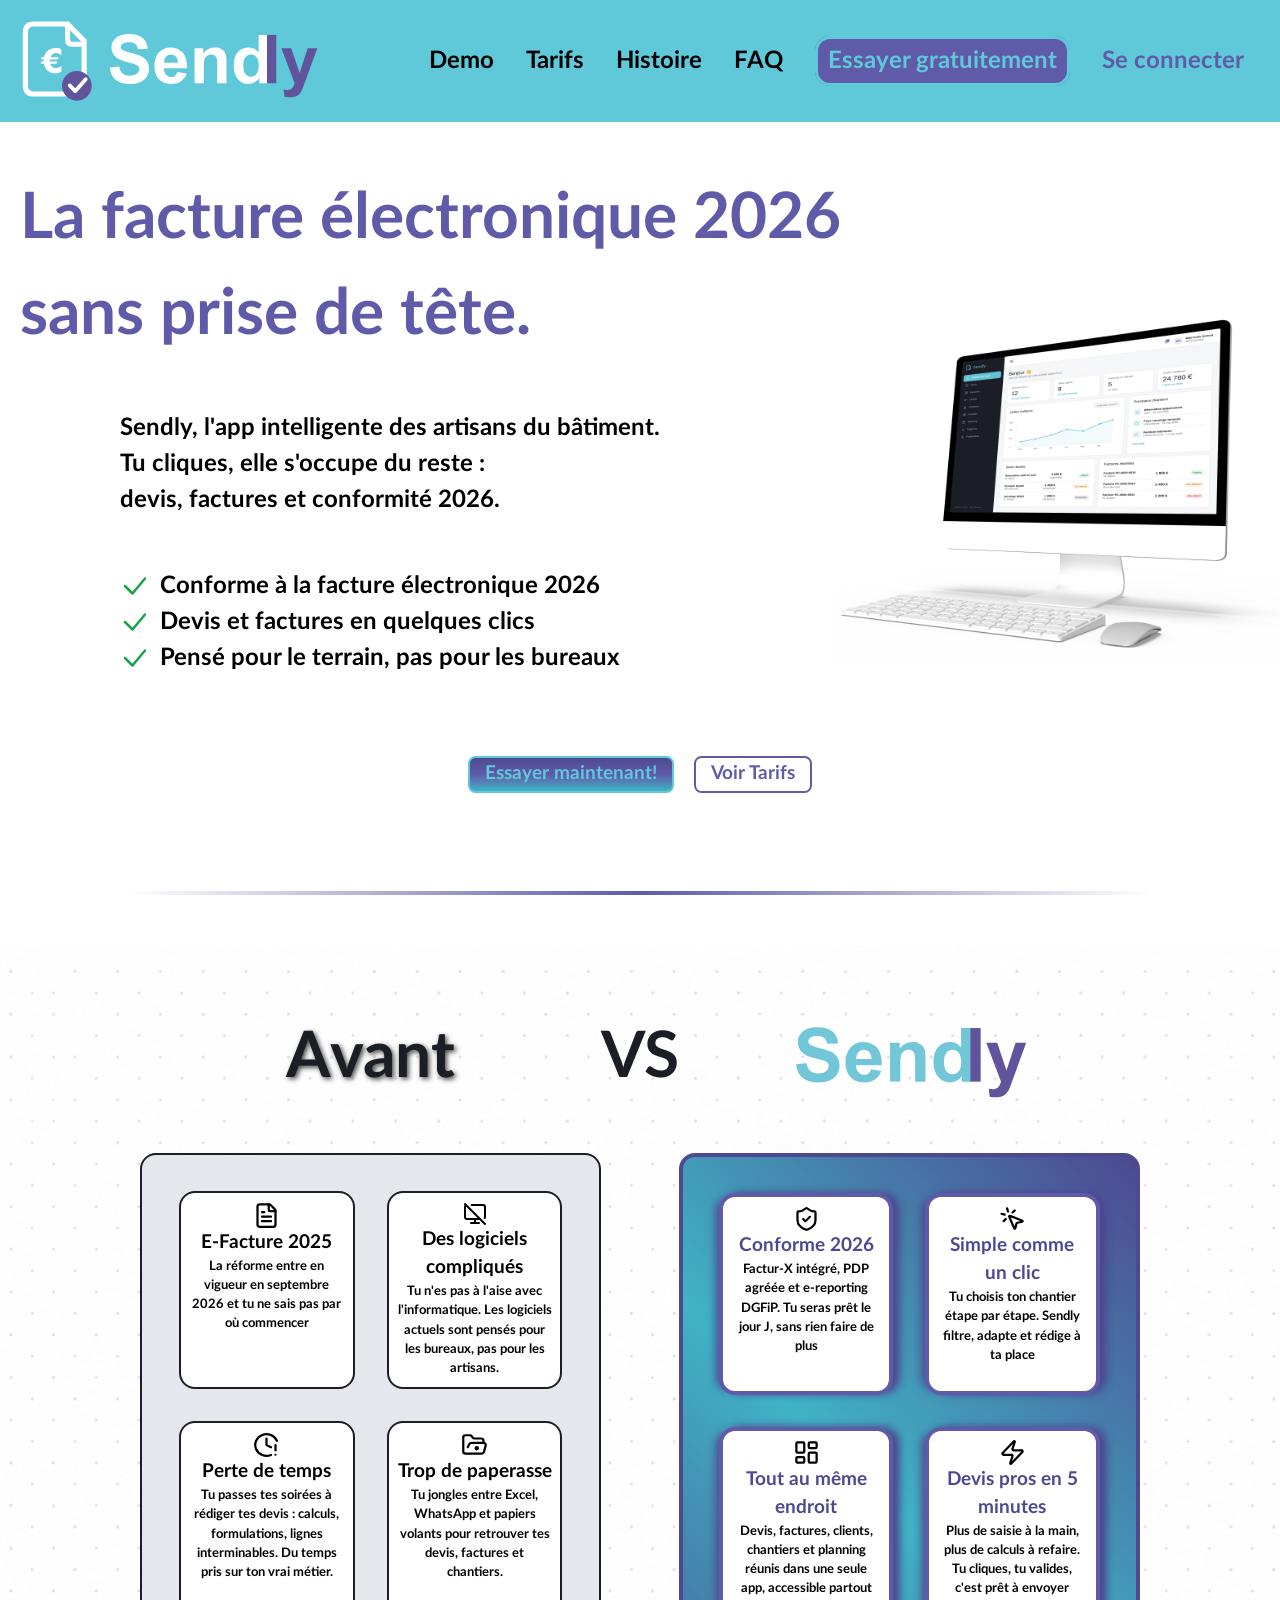
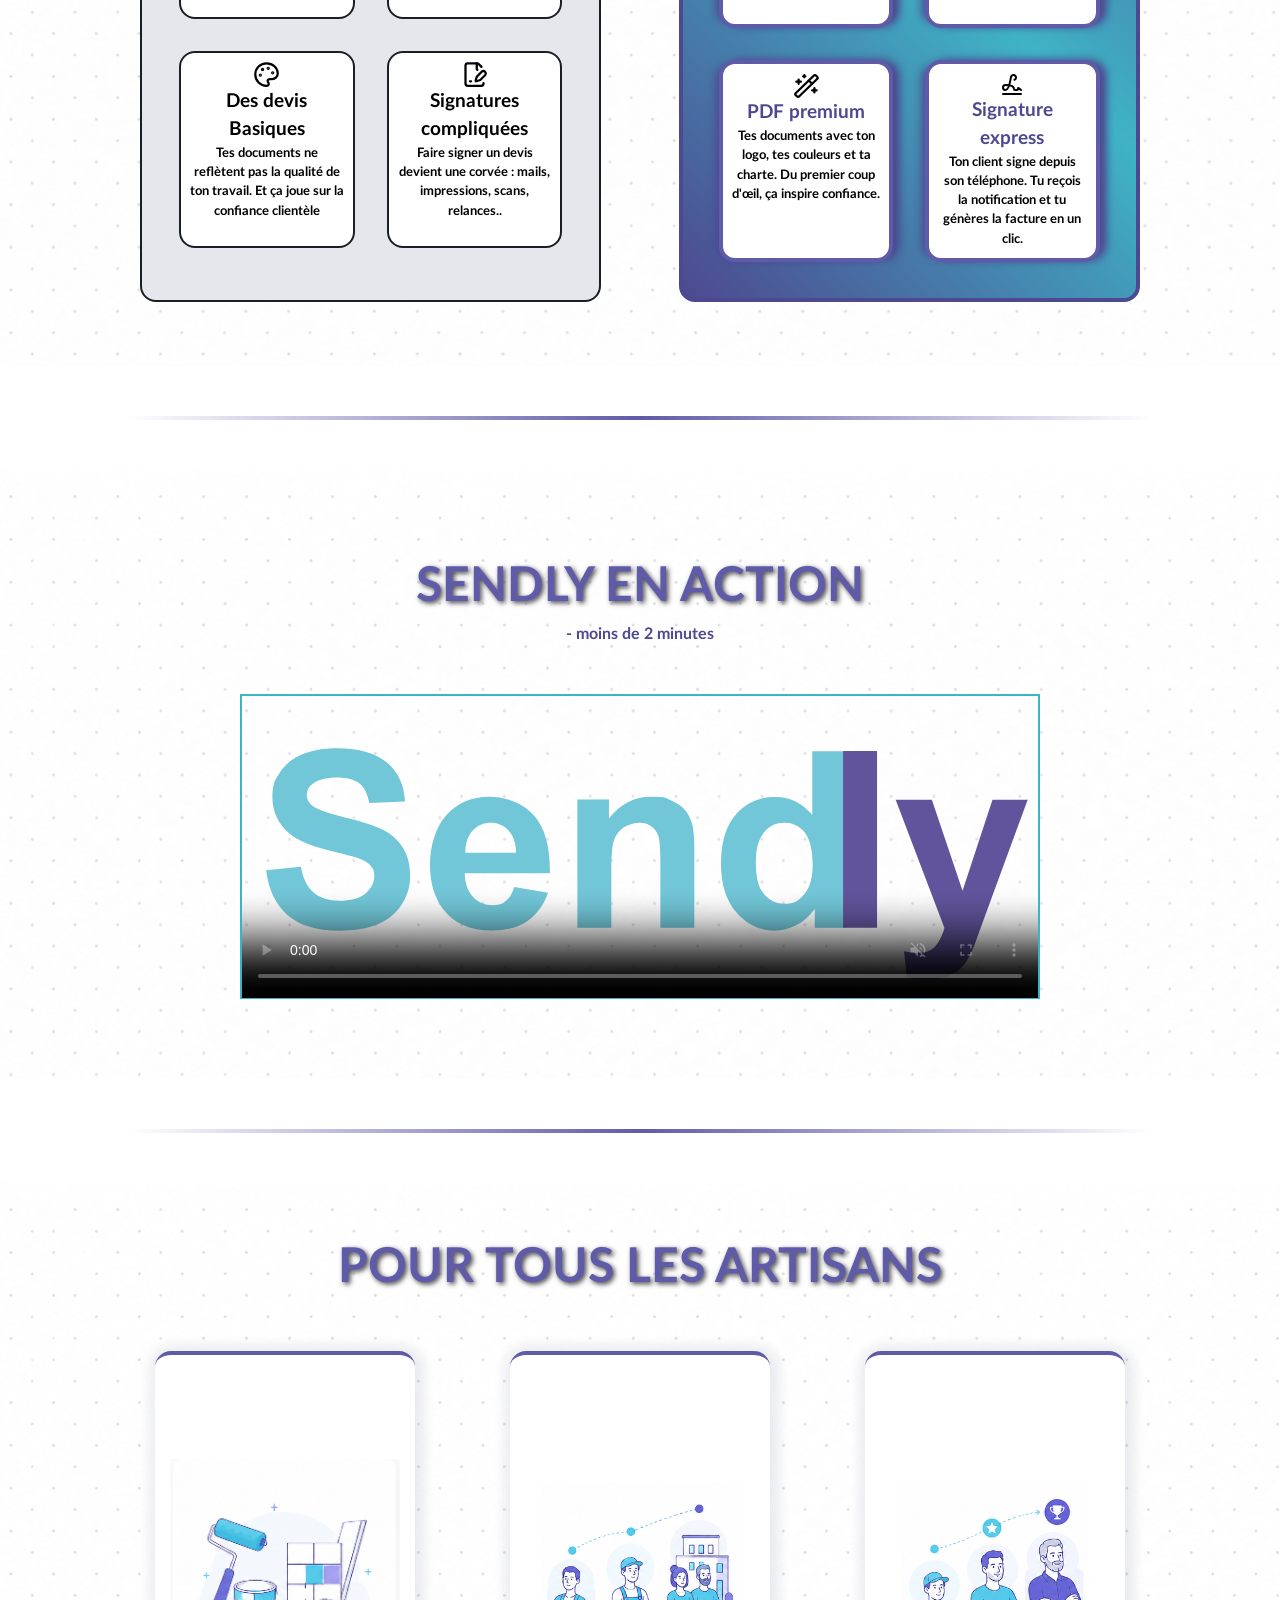
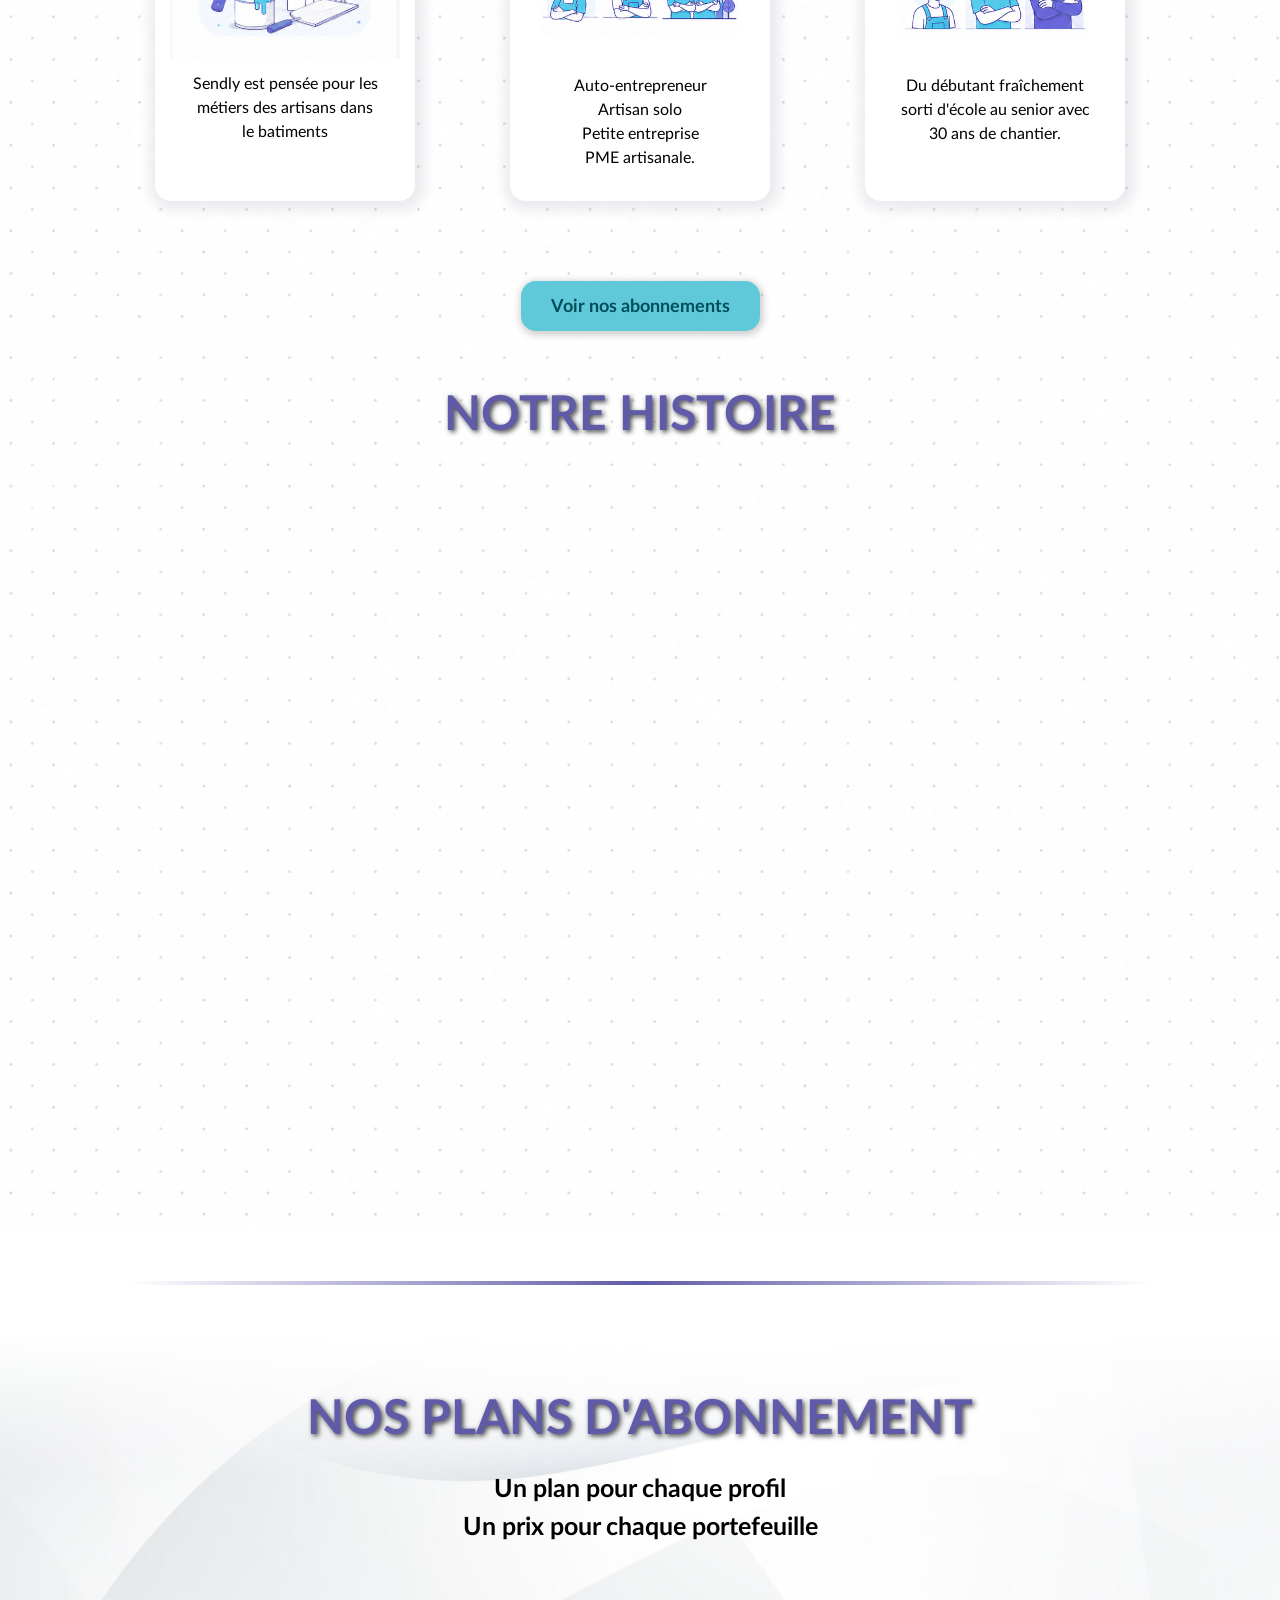
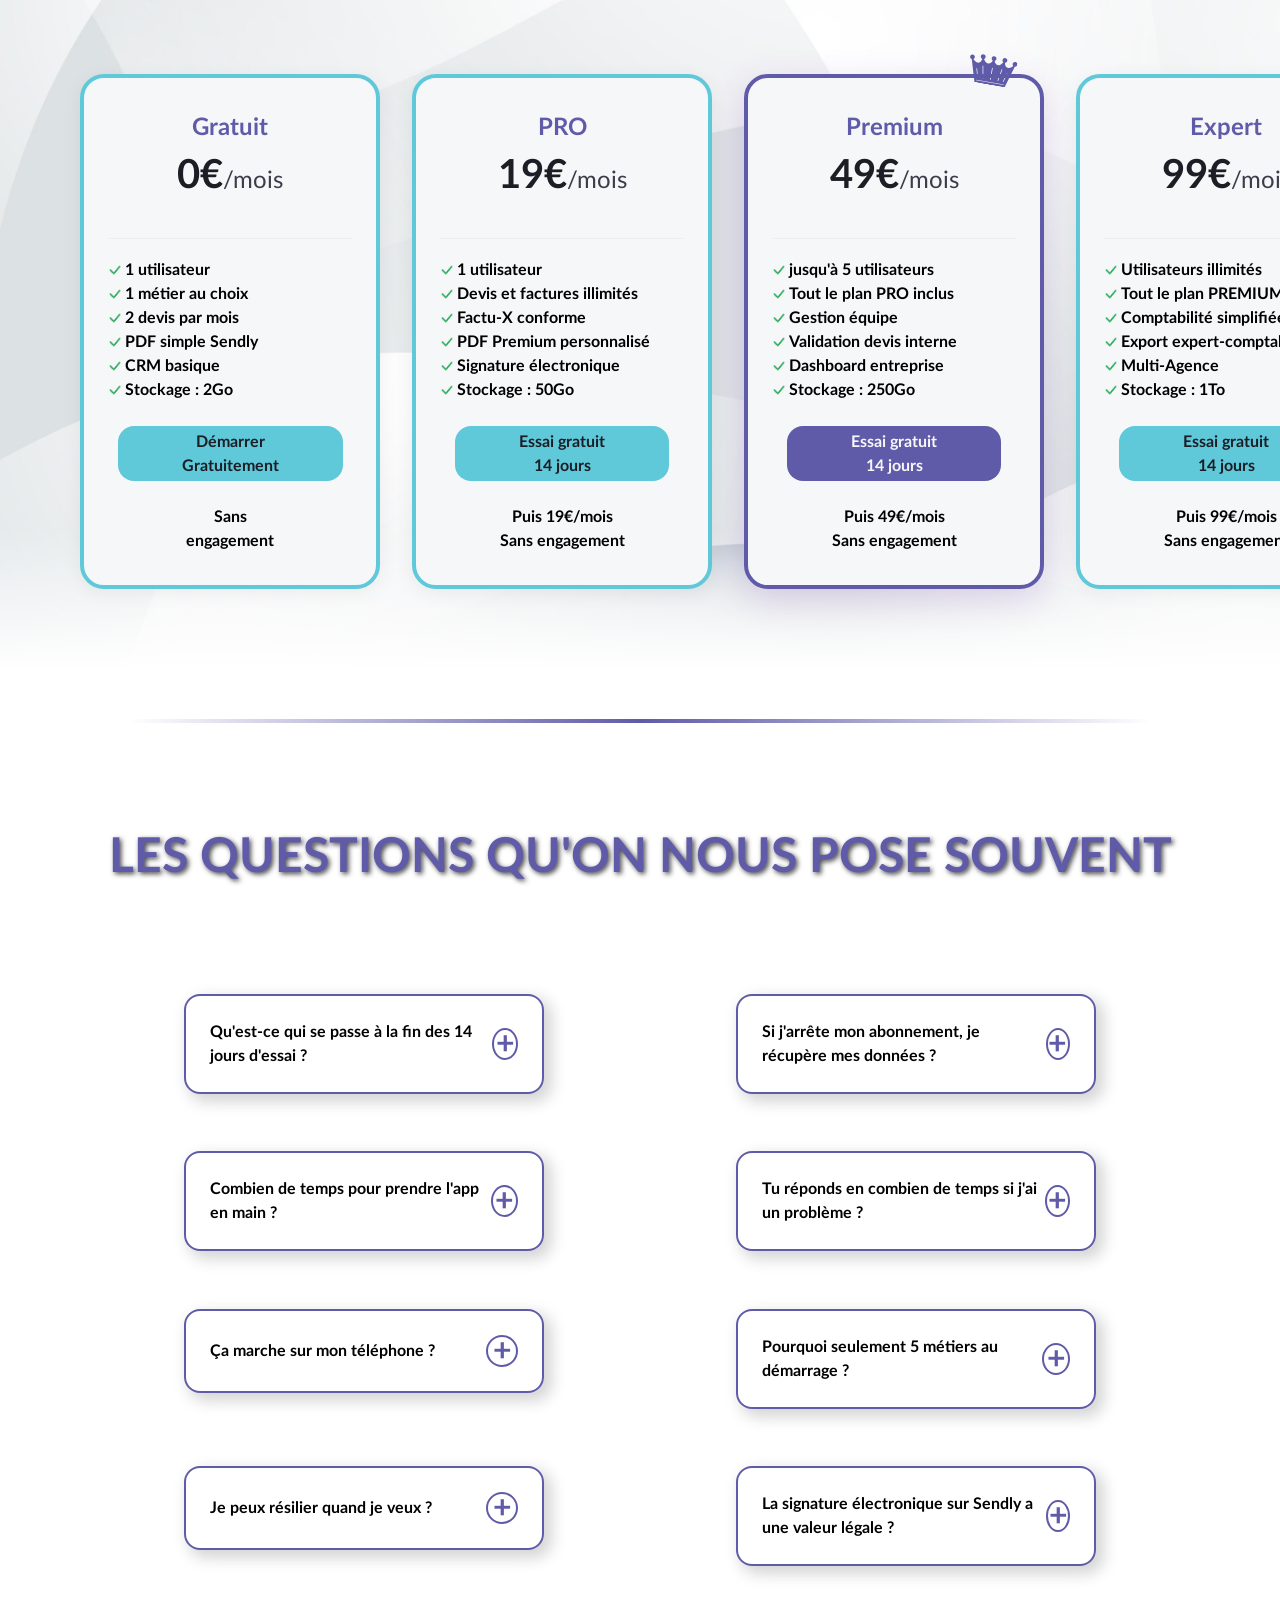
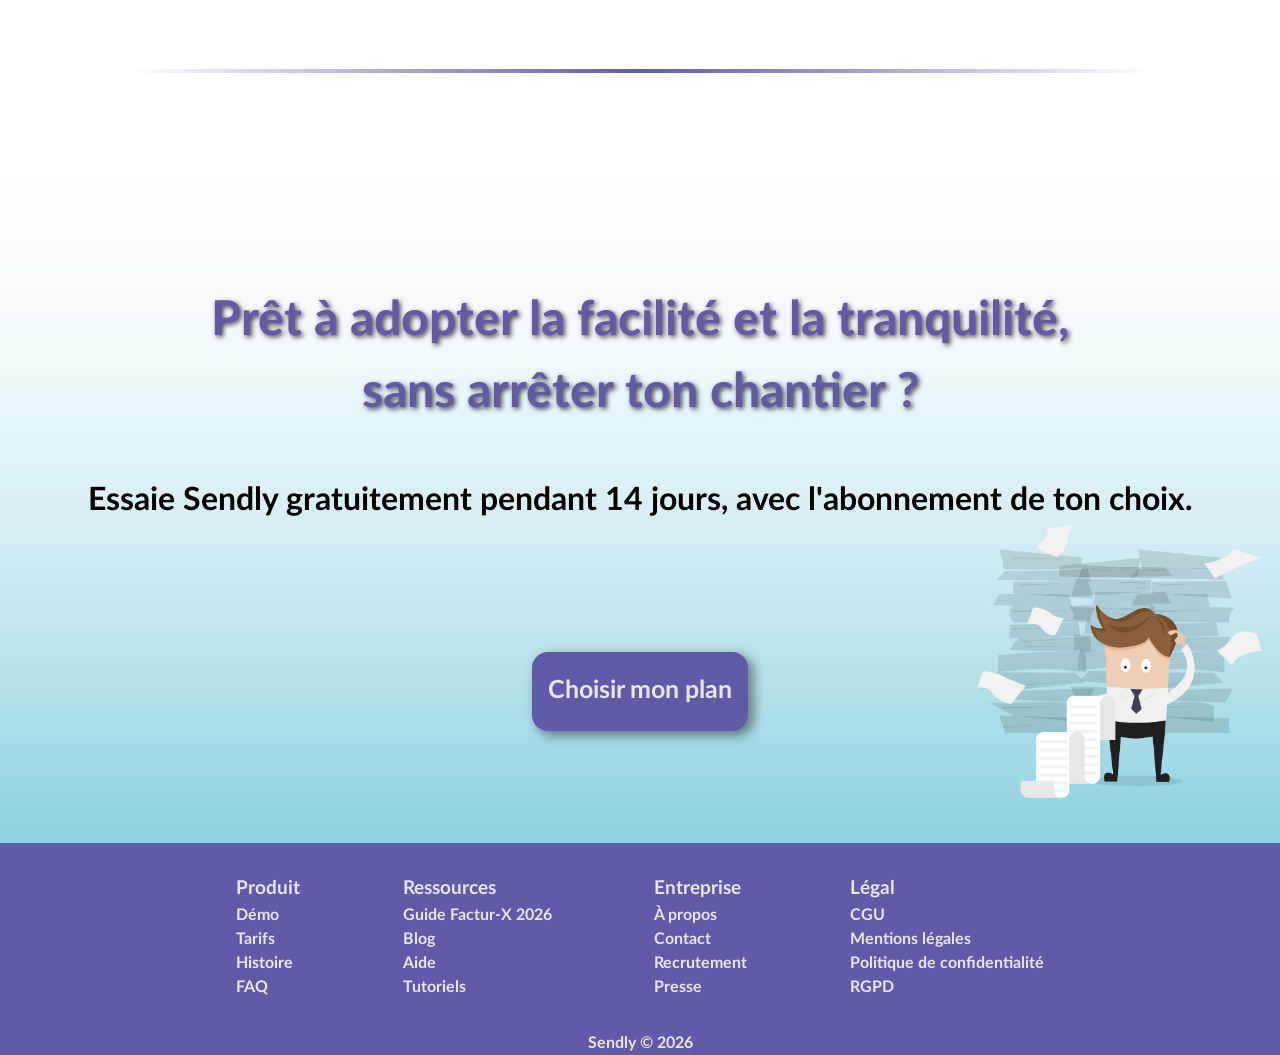
==== commit 79dd056d: "Merge branch 'main' into branch_cynthiou" ====
--- a/html/index.html
+++ b/html/index.html
@@ -203,7 +203,8 @@
     <div class="separator"></div>
 
     <!--========== 4 Who it's for =========-->
- <section class="who" id="who">
+
+    <section class="who" id="who">
 
         <h2>POUR TOUS LES ARTISANS</h2>
         <ul>
@@ -261,9 +262,7 @@
             </div>
 
         </div>
-    </div>
-</section>
-
+    </section>
 
     <!--========== 6 Pricing =========-->
     <div class="separator"></div>
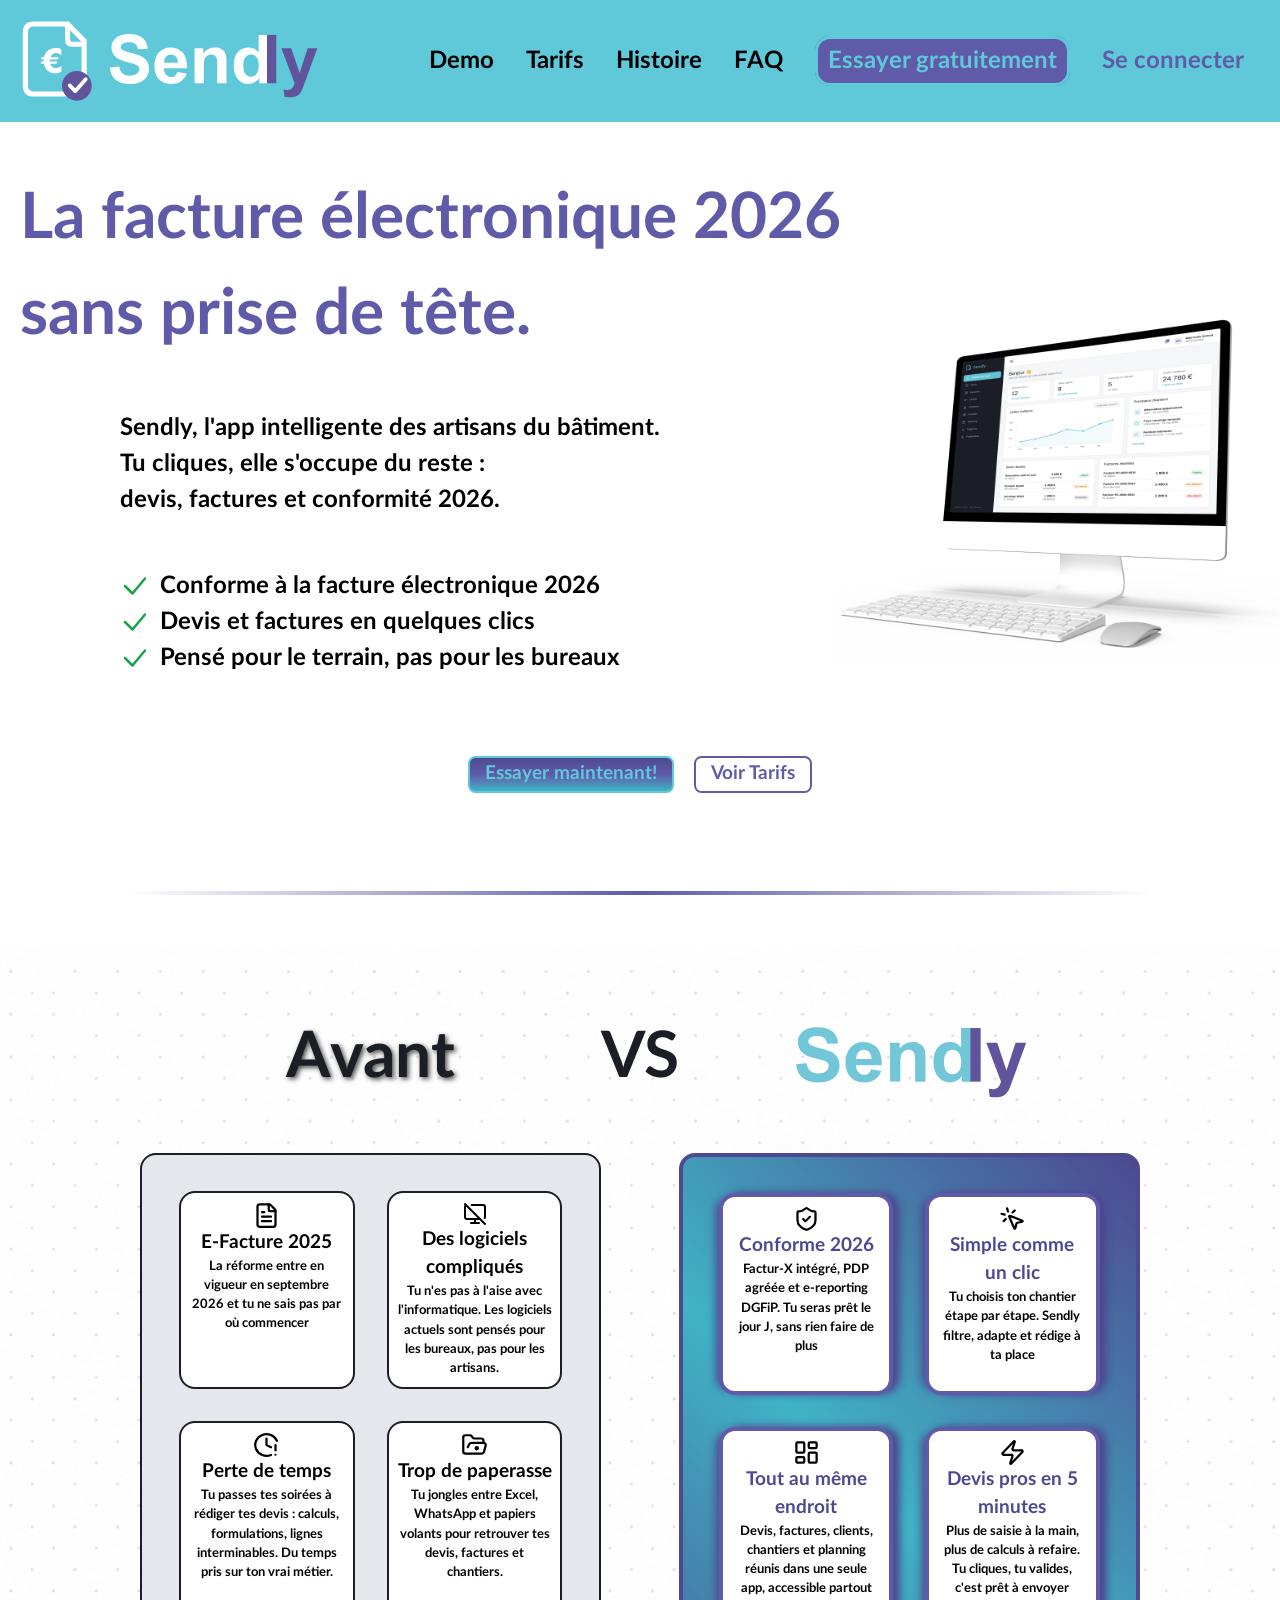
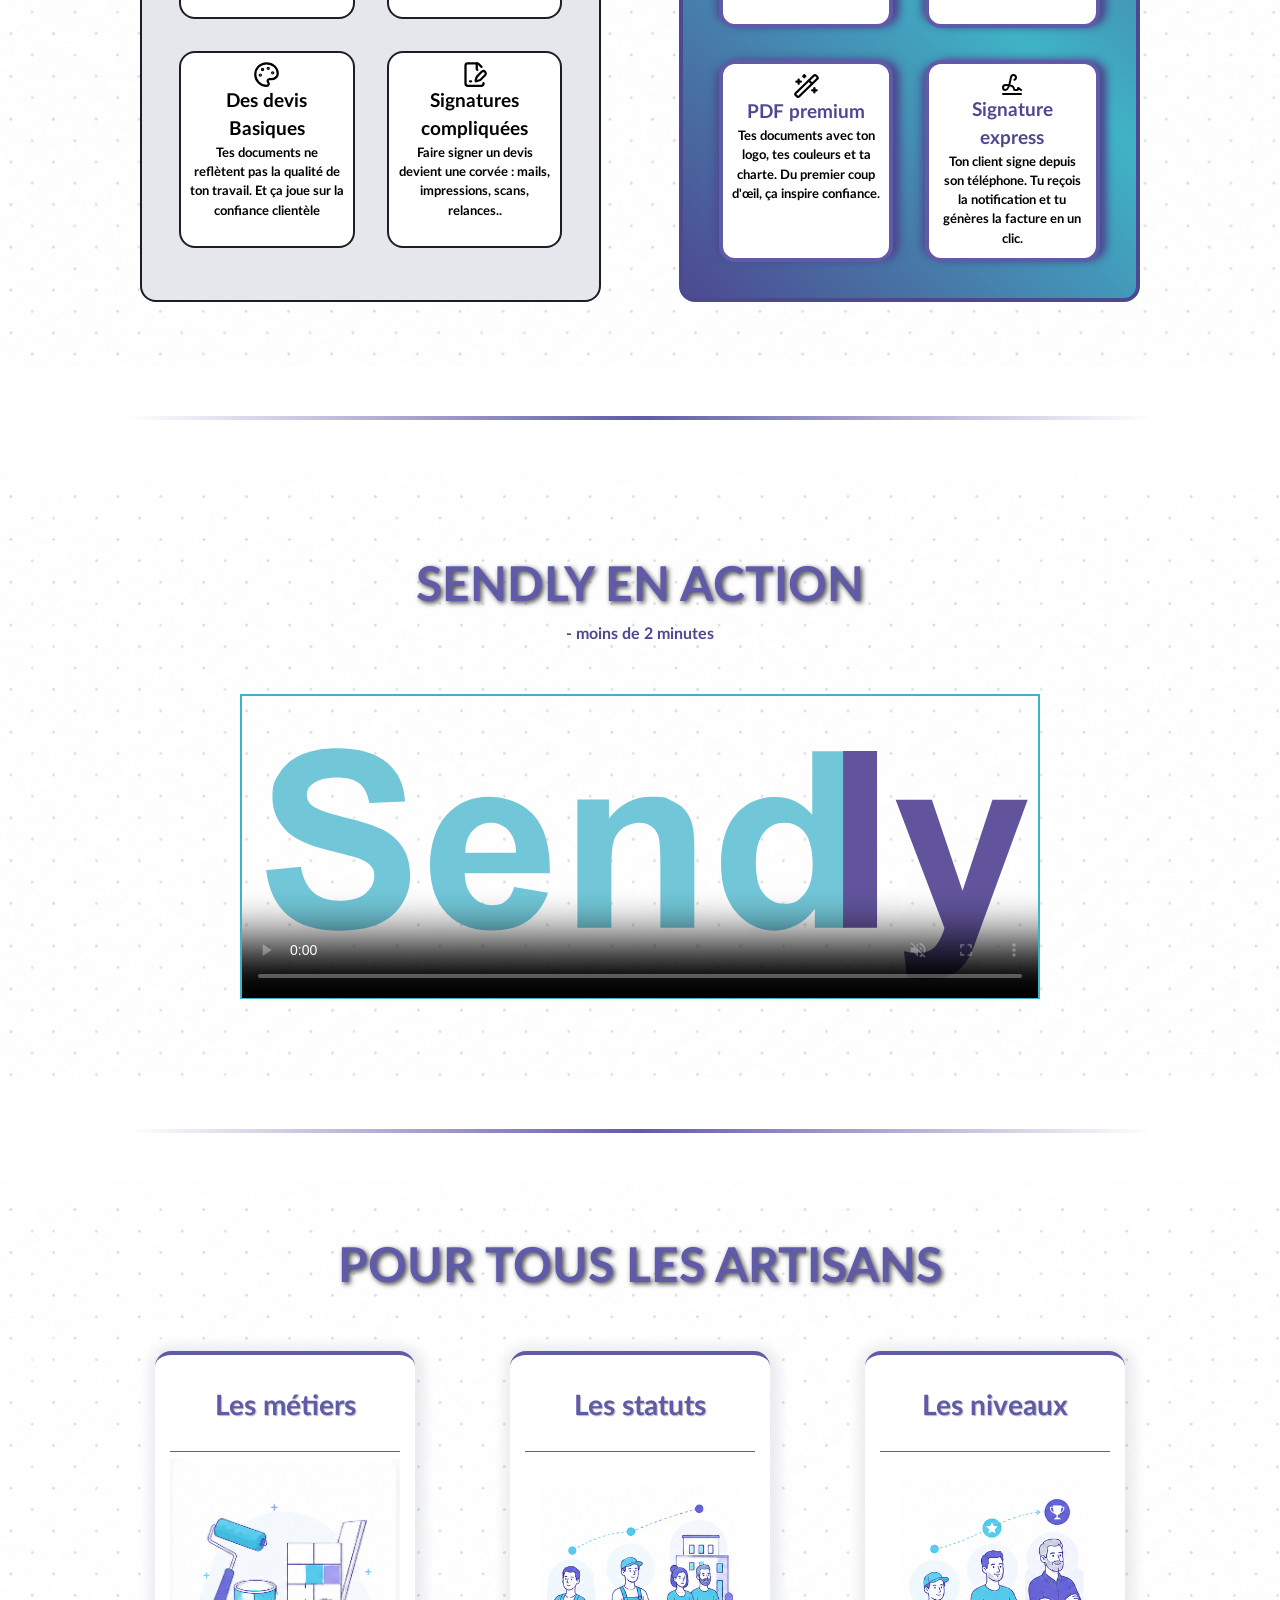
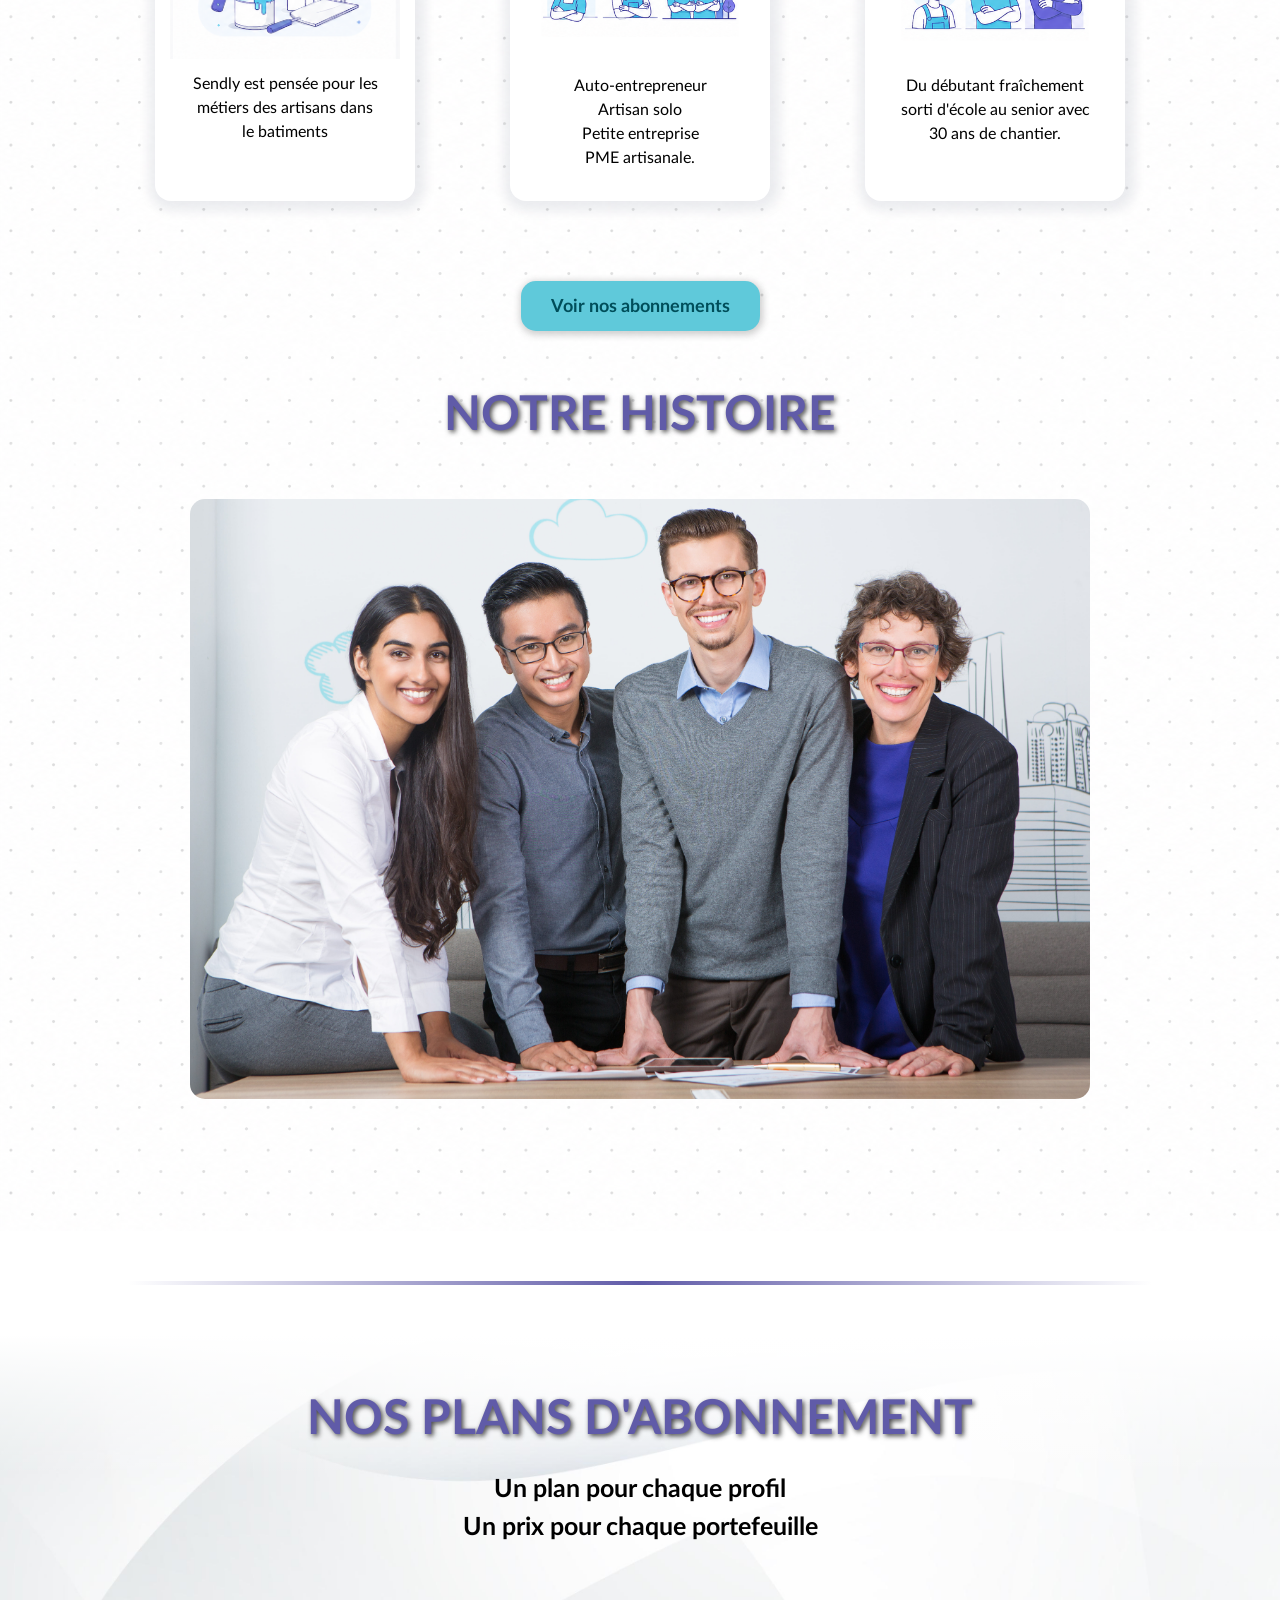
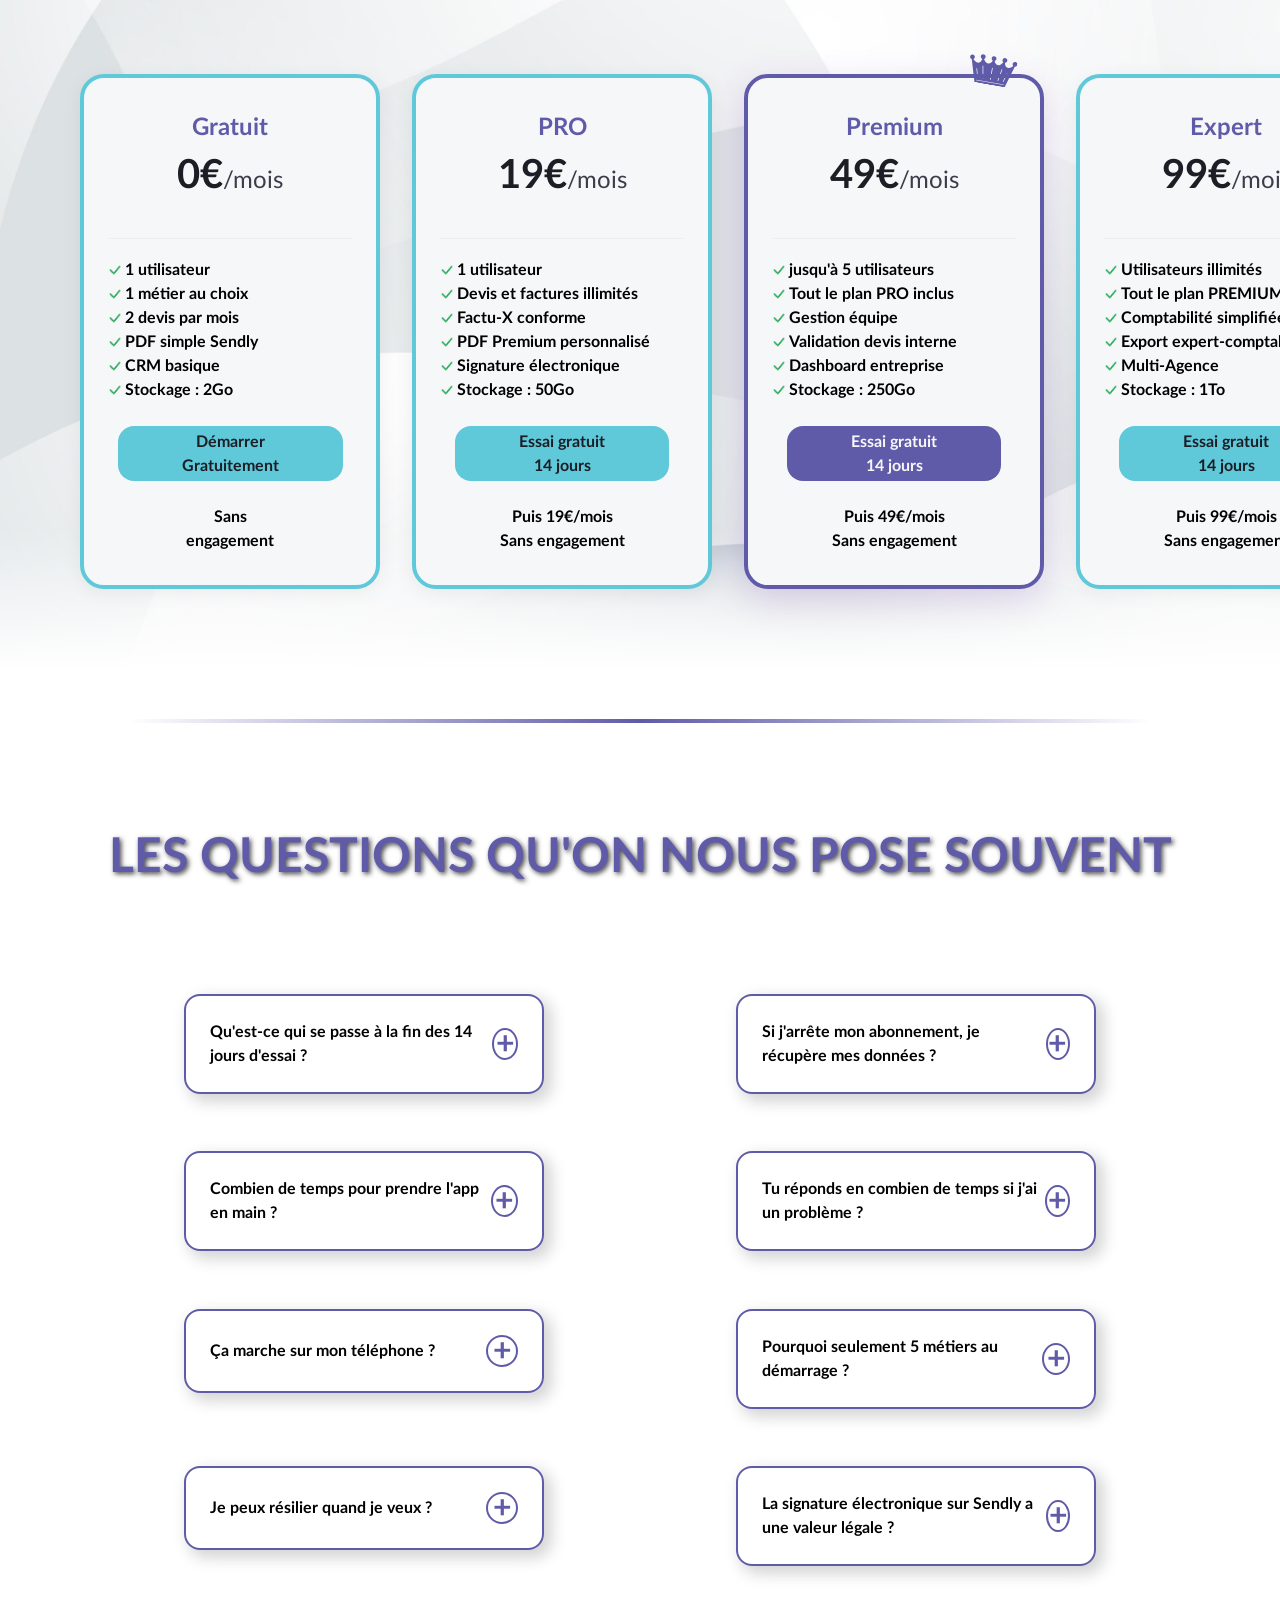
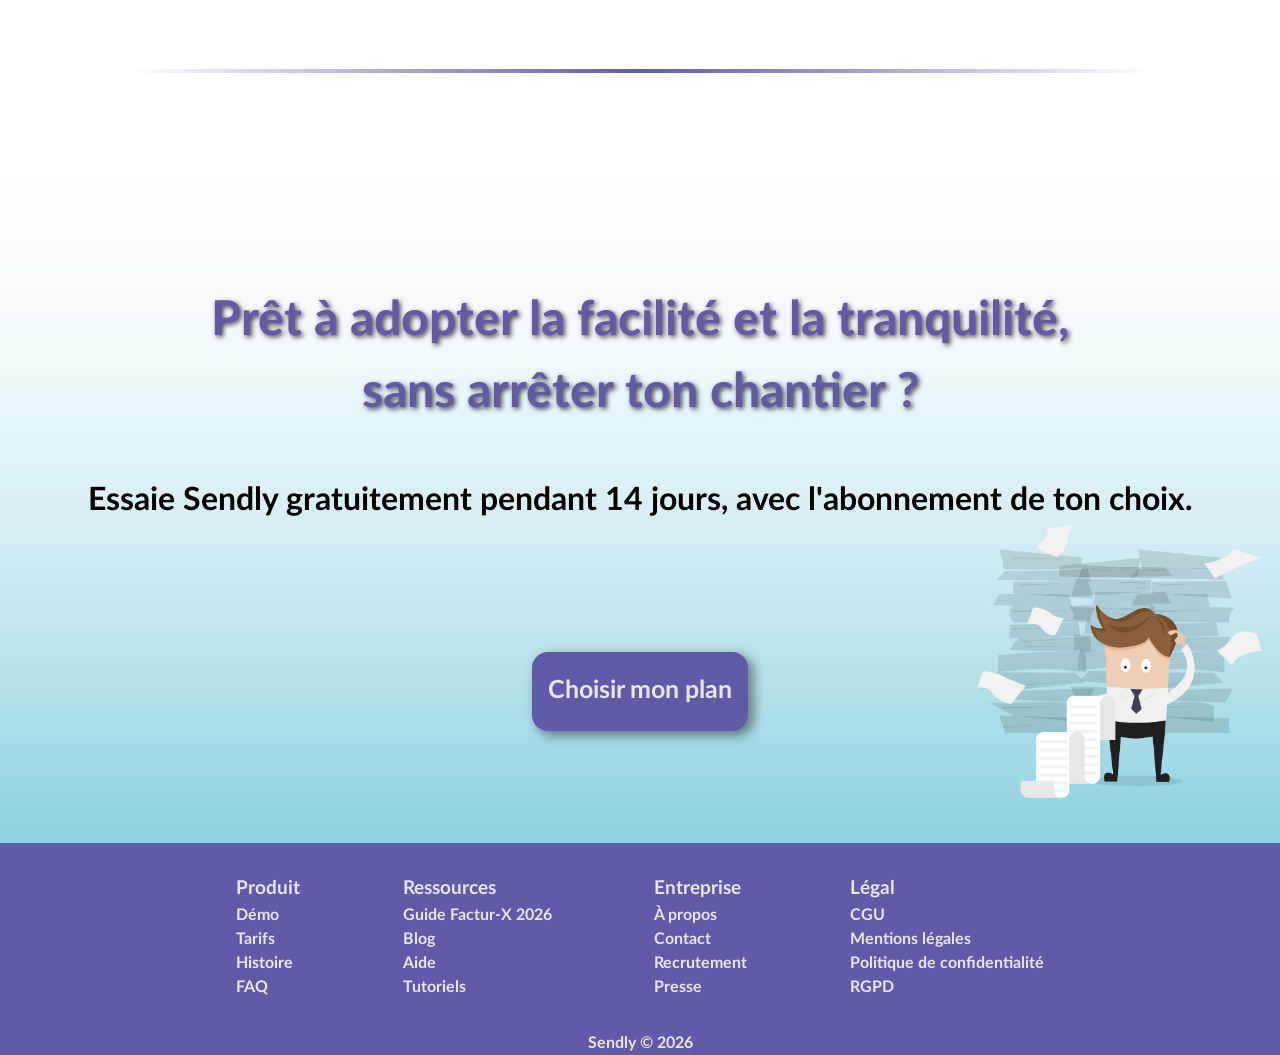
==== commit 5da2a602: "added link to formulaire.html on cards on cards, and compressed picture" ====
--- a/html/index.html
+++ b/html/index.html
@@ -14,7 +14,7 @@
 </head>
 
 <body>
-   <!--========== Header =========-->
+    <!-- <--========== Header =========-->
     <section>
         <header>
             <nav>
@@ -233,34 +233,48 @@
 
     </section>
 
-    <!--========== 5 About =========-->
-<section class="about">
-    <h2>NOTRE HISTOIRE</h2>
-
-    <div class="flip-card">
-        <div class="flip-inner">
-            <div class="flip-front">
-                <img src="../assets/img/photo_6.jpg" alt="photo de l'équipe fondatrice de Sendly">
+    <!--========== 5 About ========= -->
+    <section class="about" id="about">
+        <h2>NOTRE HISTOIRE</h2>
+
+        <div class="flip-card">
+            <div class="flip-inner">
+                <div class="flip-front">
+                    <img src="../assets/img/photo_6.jpg" alt="photo de l'équipe fondatrice de Sendly">
+                </div>
+                <div class="flip-back">
+                    <h3>
+                        <img src="../assets/logo/logo.svg" alt="logo de l'entreprise">
+                        est née sur les bancs d'une formation.
+                    </h3>
+                    <p>Tout a commencé à la <strong> Wild Code School</strong>. On était quatre, en pleine
+                        formation
+                        de développeurs web,
+                        avec un exercice en apparence simple : créer un site vitrine de A à Z. On voulait
+                        construire
+                        quelque
+                        chose de vrai. Quelque chose qui réponde à un vrai problème.</p>
+                    <p>En cherchant, on est tombés sur un sujet que personne ne traitait vraiment : les artisans
+                        du
+                        bâtiment et la paperasse. Des devis rédigés le soir à la main, des logiciels pensés pour
+                        des
+                        bureaux
+                        et pas pour le terrain, et surtout la réforme de <strong>la facture électronique
+                            2026</strong> qui arrivait, avec des
+                        milliers d'artisans sur le point de se retrouver perdus.</p>
+                    <p><span>Sendly</span> est née de là. Le nom dit tout ce qu'on voulait faire : send, envoyer
+                        —
+                        un devis, une
+                        facture, en un clic — et le -ly pour la simplicité, le truc qui se fait sans y penser.
+                        Quatre
+                        étudiants, une idée, et la conviction qu'une bonne techno doit rester simple. Sendly
+                        pense
+                        pratique
+                        avant de penser business.</p>
+                    <p class="story-signature">- L'équipe Sendly</p>
+                </div>
+
             </div>
-            <div class="flip-back">            
-                <h3>
-                    <img src="../assets/logo/logo.svg" alt="logo de l'entreprise"> 
-                    est née sur les bancs d'une formation.
-                </h3>
-                <p>Tout a commencé à la <strong> Wild Code School</strong>. On était quatre, en pleine formation de développeurs web,
-                    avec un exercice en apparence simple : créer un site vitrine de A à Z. On voulait construire quelque
-                    chose de vrai. Quelque chose qui réponde à un vrai problème.</p>
-                <p>En cherchant, on est tombés sur un sujet que personne ne traitait vraiment : les artisans du
-                    bâtiment et la paperasse. Des devis rédigés le soir à la main, des logiciels pensés pour des bureaux
-                    et pas pour le terrain, et surtout la réforme de <strong>la facture électronique 2026</strong> qui arrivait, avec des
-                    milliers d'artisans sur le point de se retrouver perdus.</p>
-                <p><span>Sendly</span> est née de là. Le nom dit tout ce qu'on voulait faire : send, envoyer — un devis, une
-                    facture, en un clic — et le -ly pour la simplicité, le truc qui se fait sans y penser. Quatre
-                    étudiants, une idée, et la conviction qu'une bonne techno doit rester simple. Sendly pense pratique
-                    avant de penser business.</p>
-                <p class="story-signature">- L'équipe Sendly</p>
-            </div>
-
         </div>
     </section>
 
@@ -284,7 +298,7 @@
                     <li><img src="../assets/icons/tick.png" alt="" width="14">CRM basique</li>
                     <li><img src="../assets/icons/tick.png" alt="tick icon" width="14">Stockage : 2Go</li>
                 </ul>
-                <a href="#" class="btn">Démarrer<br>Gratuitement</a>
+                <a href="formulaire.html" class="btn">Démarrer<br>Gratuitement</a>
                 <p>Sans<br> engagement</p>
             </article>
 
@@ -299,7 +313,7 @@
                     <li><img src="../assets/icons/tick.png" alt="" width="14">Signature électronique</li>
                     <li><img src="../assets/icons/tick.png" alt="" width="14">Stockage : 50Go</li>
                 </ul>
-                <a href="#" class="btn">Essai gratuit<br>14 jours</a>
+                <a href="formulaire.html" class="btn">Essai gratuit<br>14 jours</a>
                 <p>Puis 19€/mois<br>Sans engagement</p>
             </article>
 
@@ -315,7 +329,7 @@
                     <li> <img src="../assets/icons/tick.png" alt="" width="14">Dashboard entreprise</li>
                     <li> <img src="../assets/icons/tick.png" alt="" width="14">Stockage : 250Go</li>
                 </ul>
-                <a href="#" class="btn">Essai gratuit<br>14 jours</a>
+                <a href="formulaire.html" class="btn">Essai gratuit<br>14 jours</a>
                 <p>Puis 49€/mois<br>Sans engagement</p>
             </article>
 
@@ -330,7 +344,7 @@
                     <li><img src="../assets/icons/tick.png" alt="" width="14">Multi-Agence</li>
                     <li><img src="../assets/icons/tick.png" alt="" width="14">Stockage : 1To</li>
                 </ul>
-                <a href="#" class="btn">Essai gratuit<br>14 jours</a>
+                <a href="formulaire.html" class="btn">Essai gratuit<br>14 jours</a>
                 <p>Puis 99€/mois<br>Sans engagement</p>
             </article>
         </div>
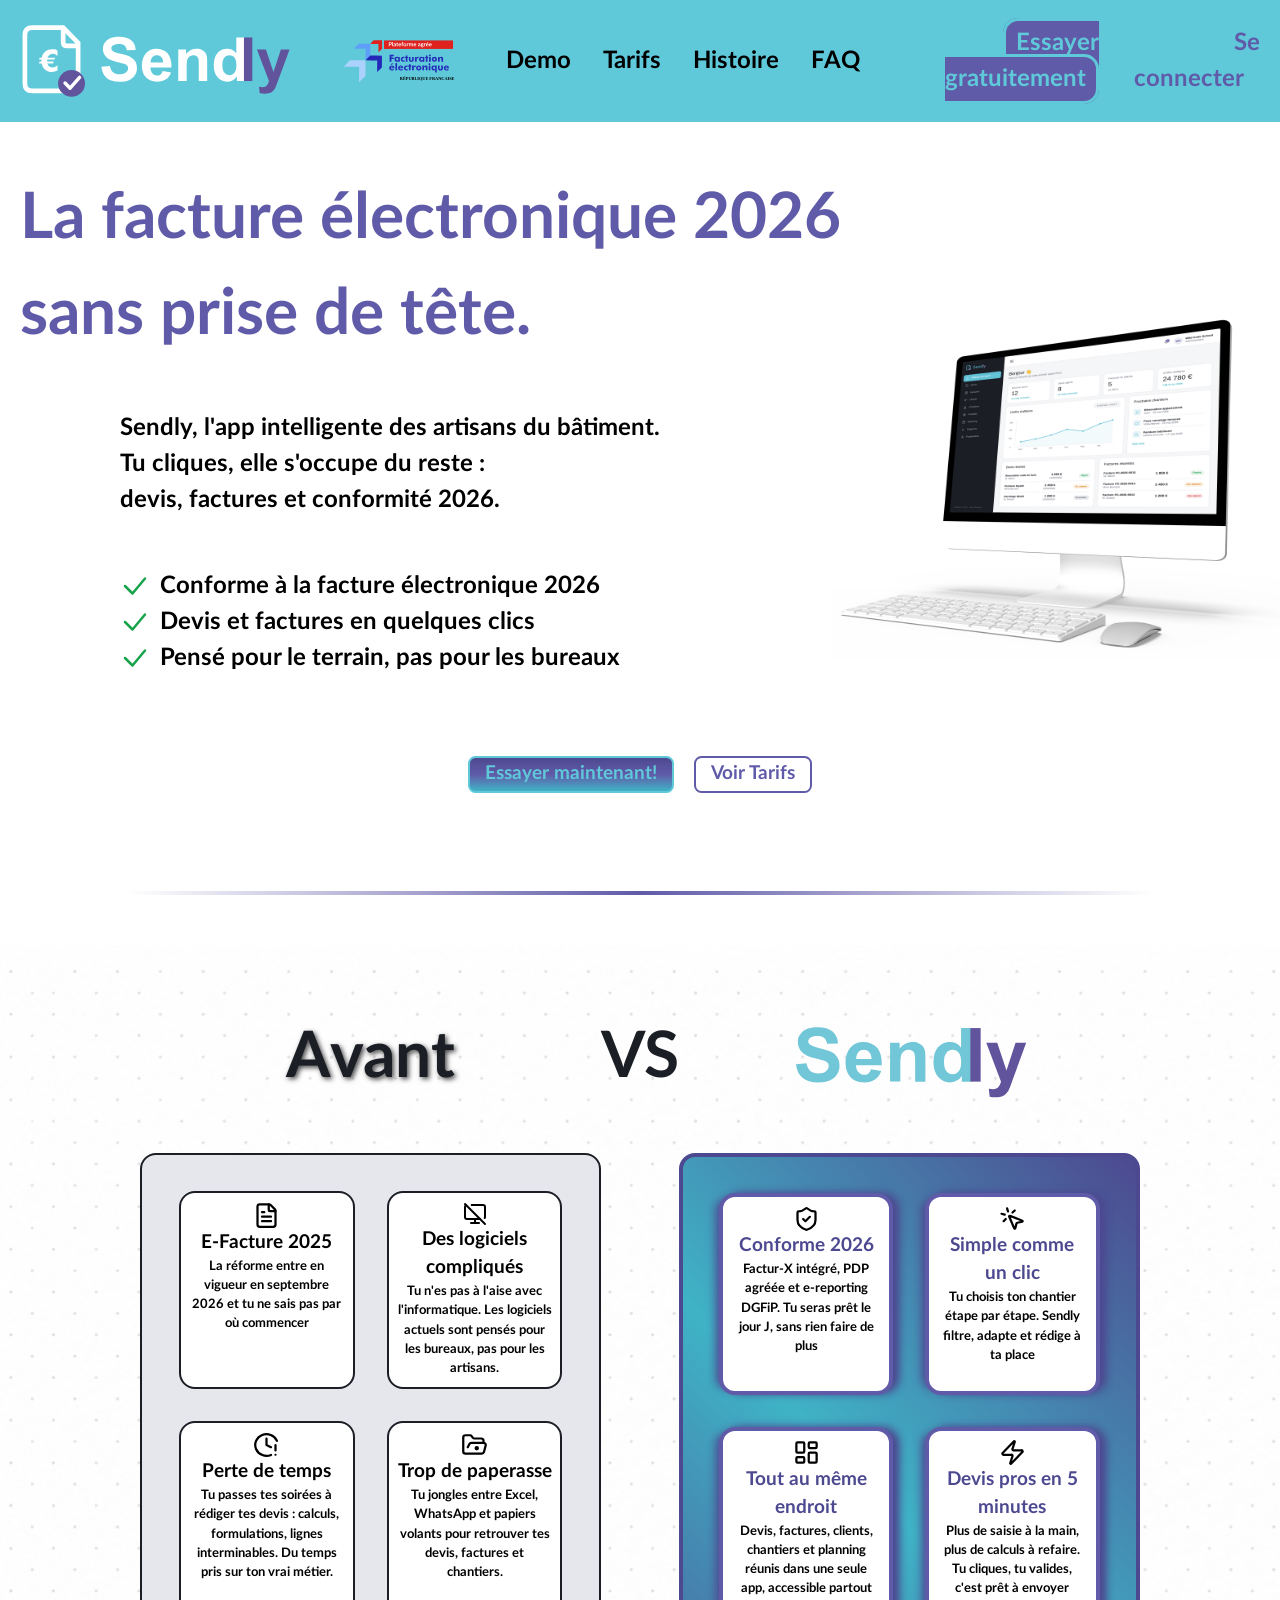
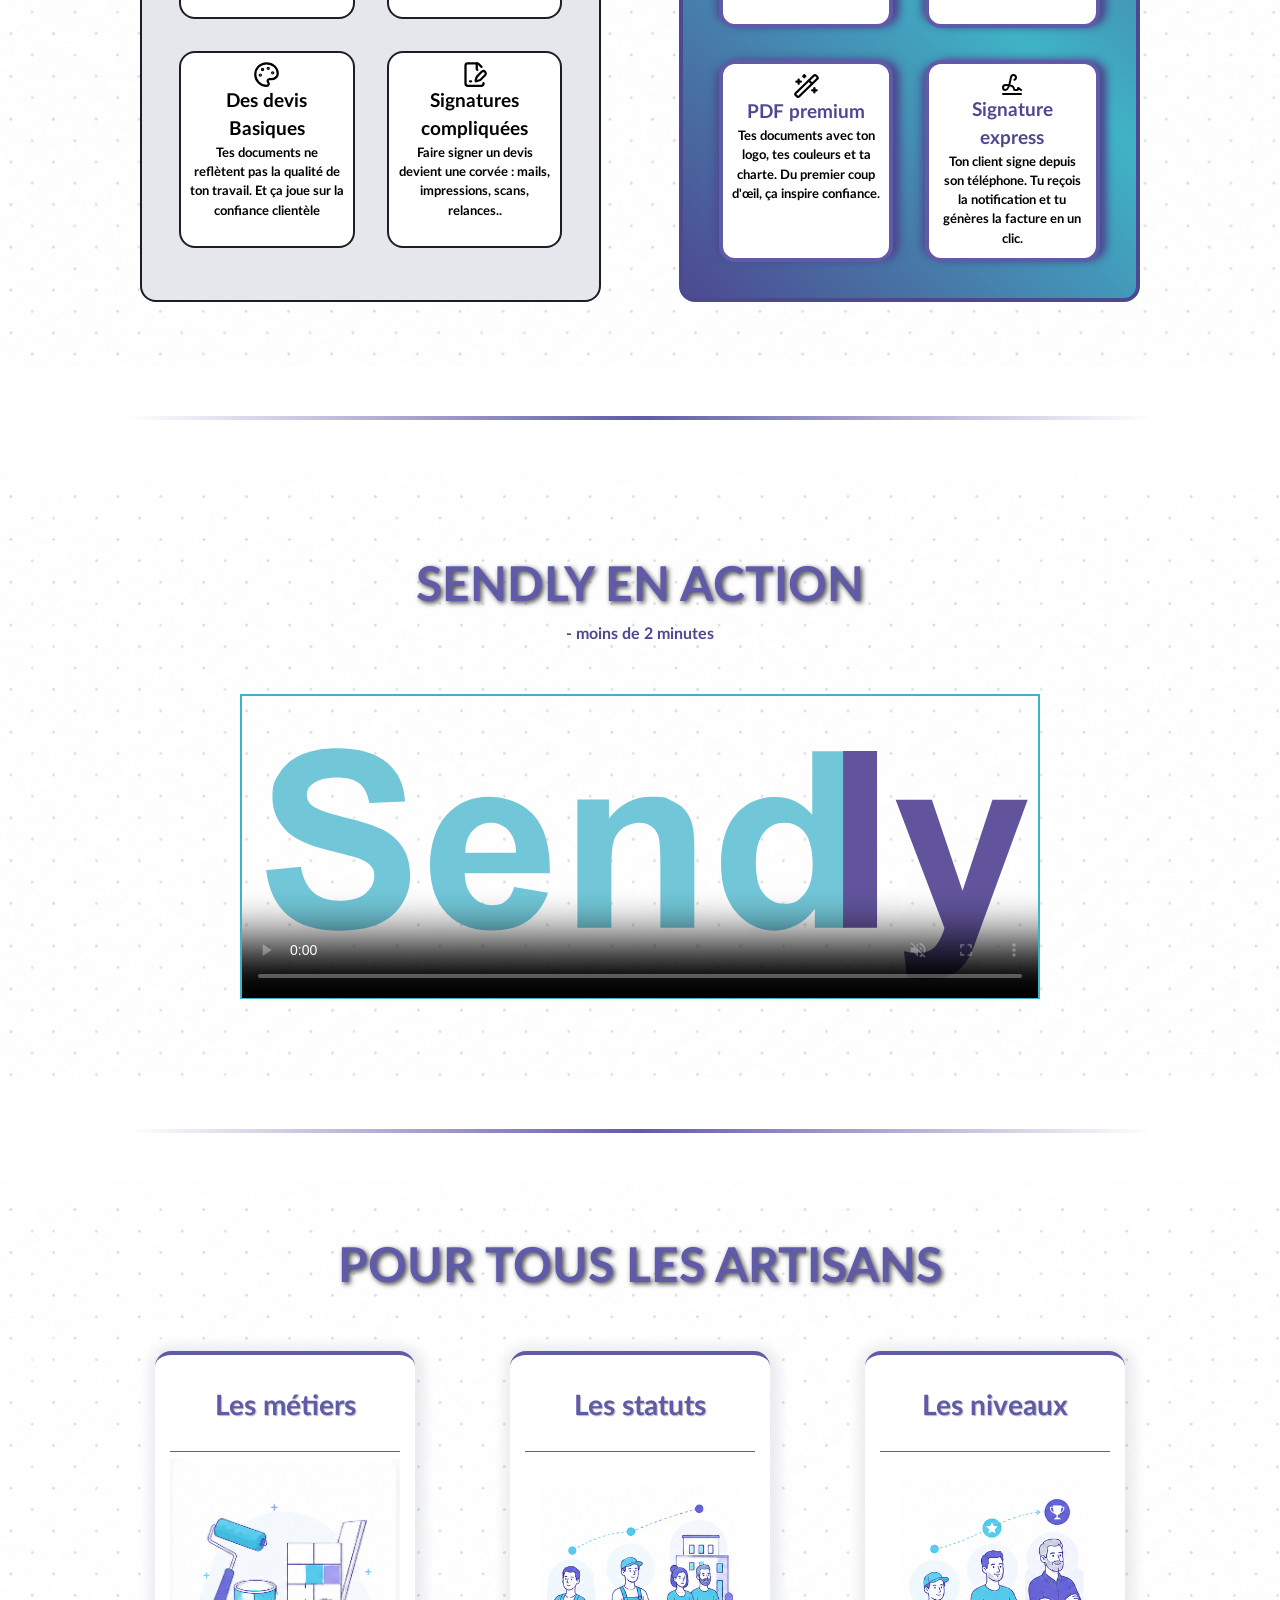
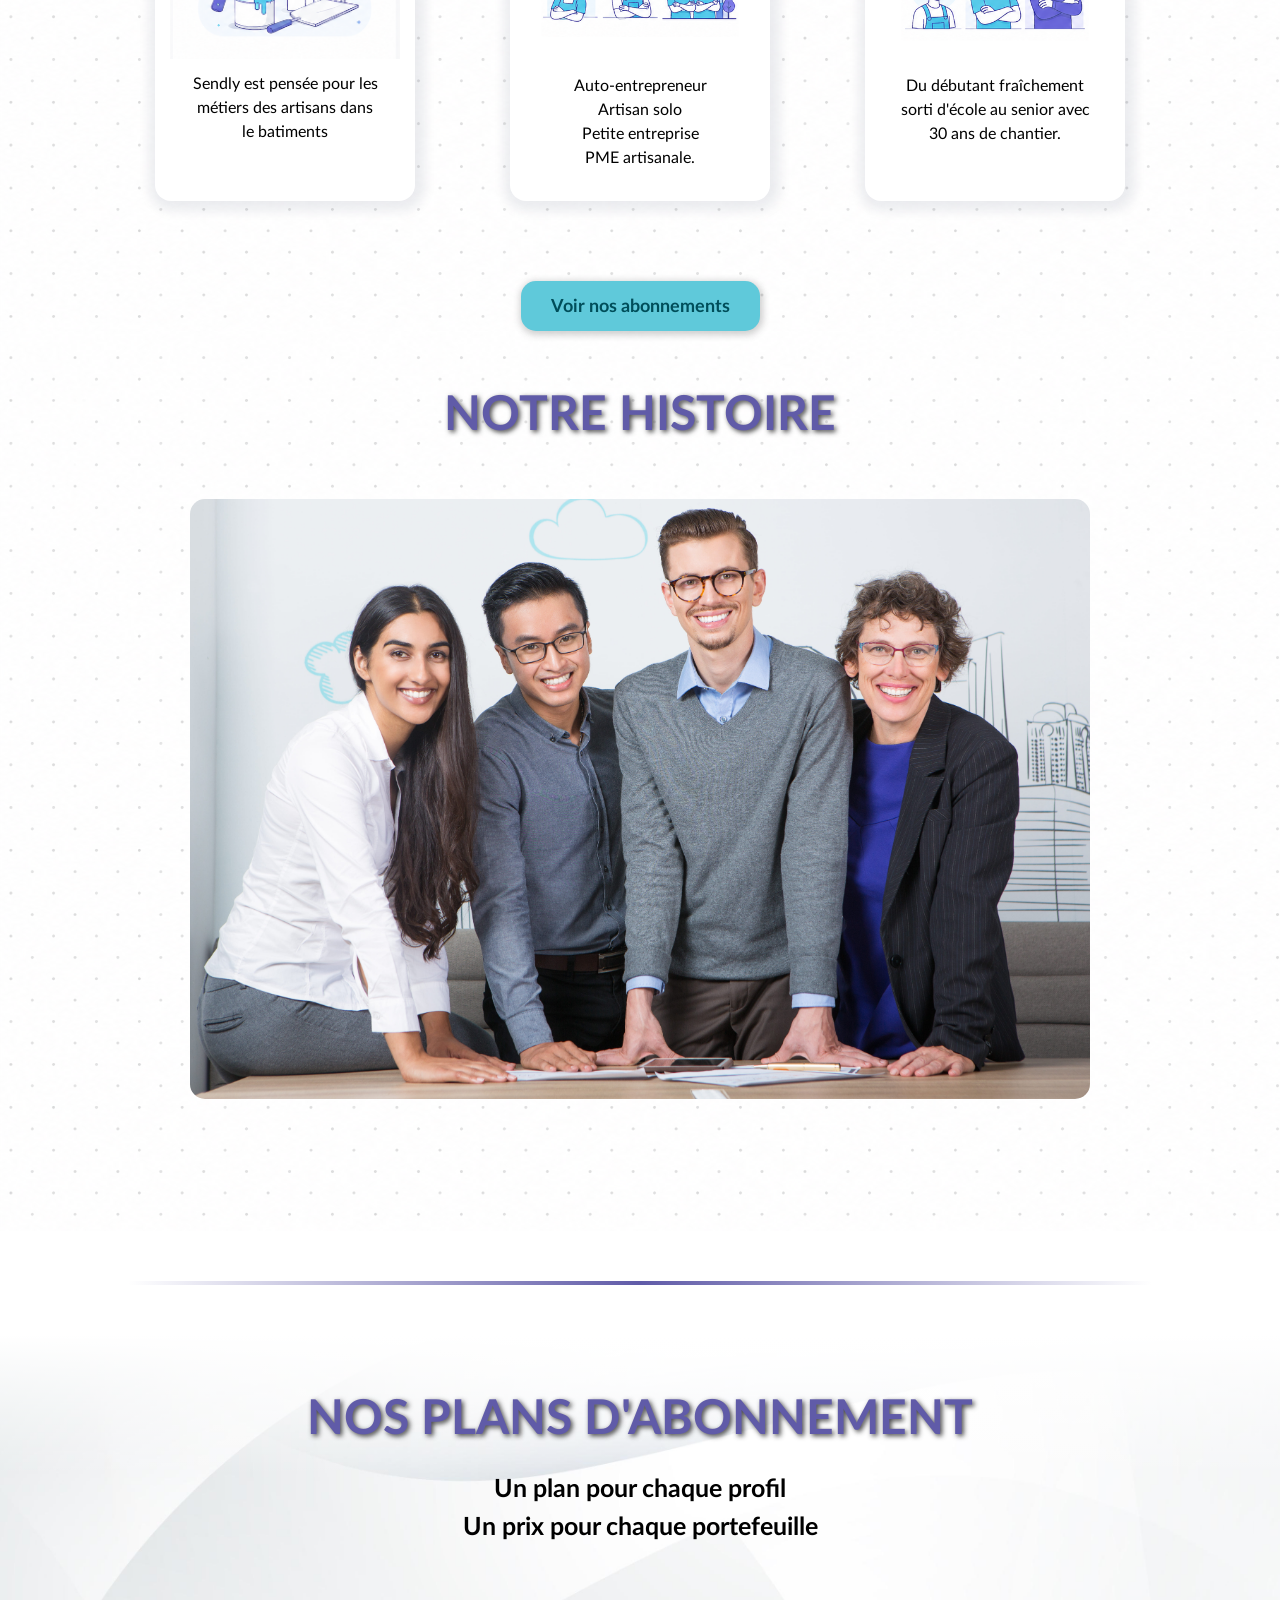
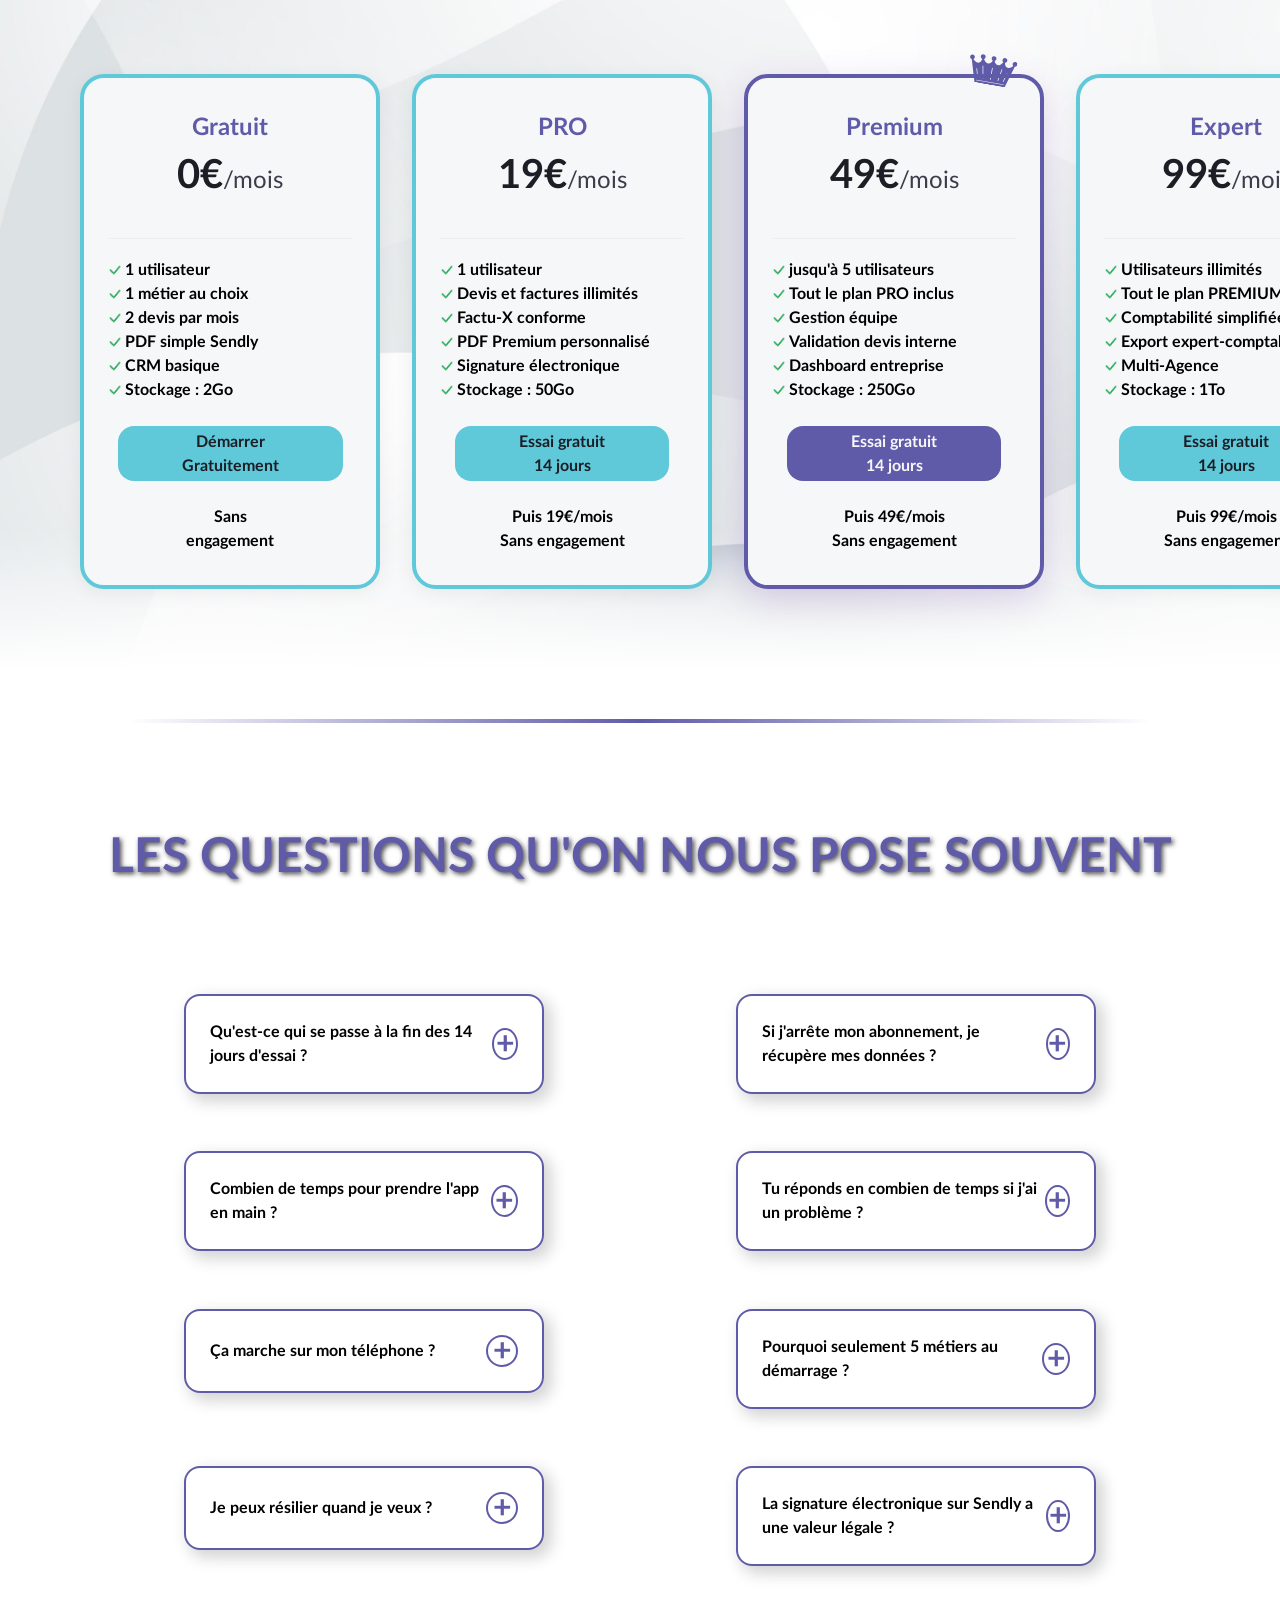
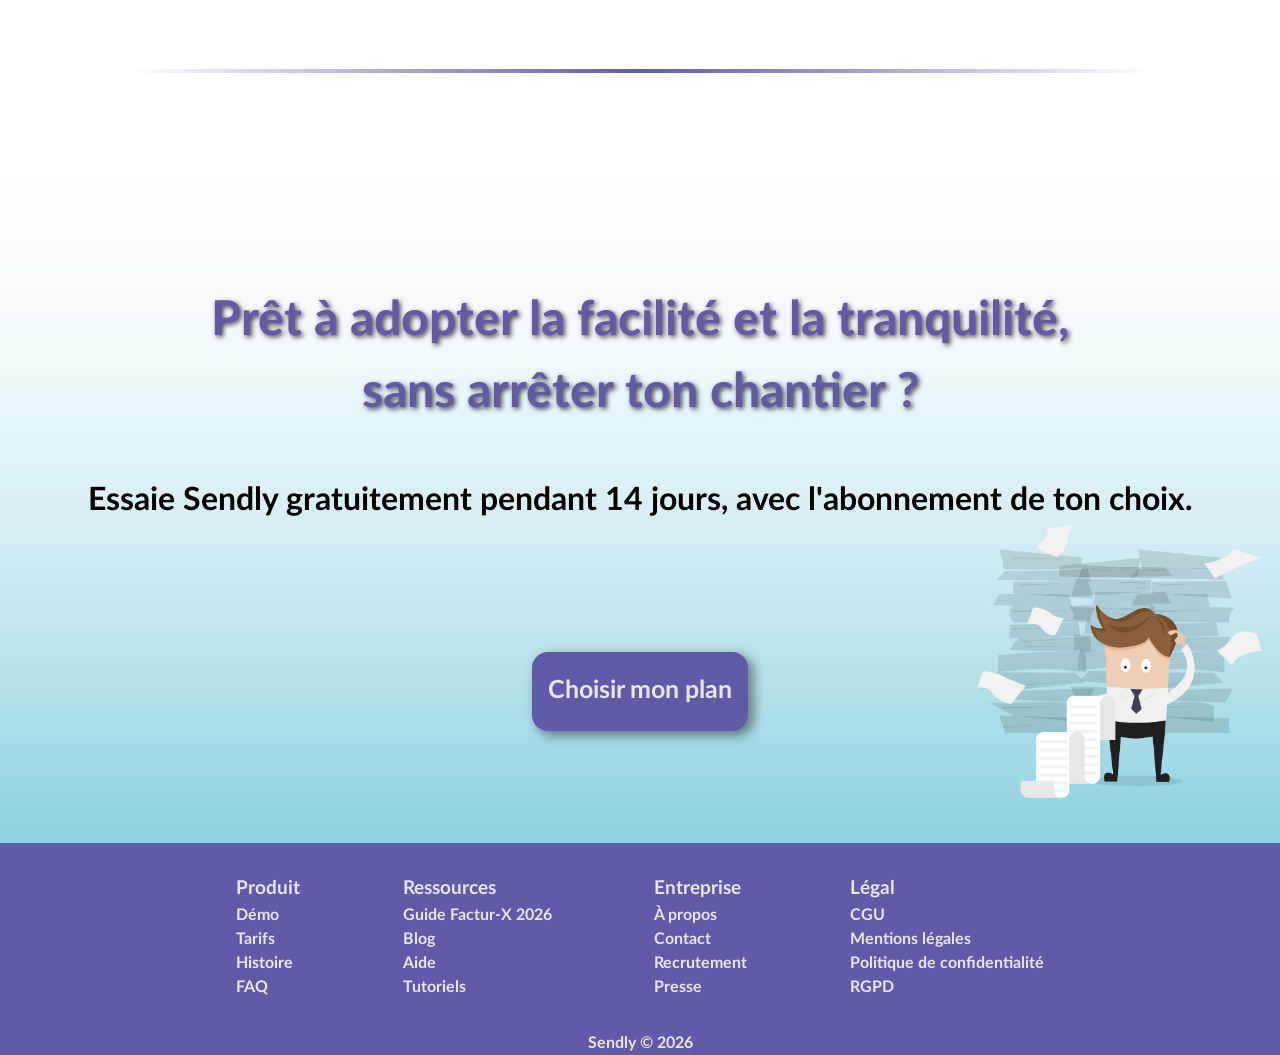
==== commit d67cd1d5: "added legal logo in asssets/logo and added the logo in the header html and css" ====
--- a/html/index.html
+++ b/html/index.html
@@ -21,6 +21,8 @@
                 <a href="index.html" class="logo">
                     <img src="../assets/logo/logowhite.svg" alt="logo de l'entreprise" width="300" height="82">
                 </a>
+
+                <img src="../assets/logo/logo-legal.svg" alt="plateforme agréée aux normes françaises" width="200" height="50">
                 <ul>
                     <li><a href="index.html#demo">Demo</a></li>
                     <li><a href="index.html#prices">Tarifs</a></li>
@@ -298,7 +300,7 @@
                     <li><img src="../assets/icons/tick.png" alt="" width="14">CRM basique</li>
                     <li><img src="../assets/icons/tick.png" alt="tick icon" width="14">Stockage : 2Go</li>
                 </ul>
-                <a href="formulaire.html" class="btn">Démarrer<br>Gratuitement</a>
+                <a href="#" class="btn">Démarrer<br>Gratuitement</a>
                 <p>Sans<br> engagement</p>
             </article>
 
@@ -313,7 +315,7 @@
                     <li><img src="../assets/icons/tick.png" alt="" width="14">Signature électronique</li>
                     <li><img src="../assets/icons/tick.png" alt="" width="14">Stockage : 50Go</li>
                 </ul>
-                <a href="formulaire.html" class="btn">Essai gratuit<br>14 jours</a>
+                <a href="#" class="btn">Essai gratuit<br>14 jours</a>
                 <p>Puis 19€/mois<br>Sans engagement</p>
             </article>
 
@@ -329,7 +331,7 @@
                     <li> <img src="../assets/icons/tick.png" alt="" width="14">Dashboard entreprise</li>
                     <li> <img src="../assets/icons/tick.png" alt="" width="14">Stockage : 250Go</li>
                 </ul>
-                <a href="formulaire.html" class="btn">Essai gratuit<br>14 jours</a>
+                <a href="#" class="btn">Essai gratuit<br>14 jours</a>
                 <p>Puis 49€/mois<br>Sans engagement</p>
             </article>
 
@@ -344,7 +346,7 @@
                     <li><img src="../assets/icons/tick.png" alt="" width="14">Multi-Agence</li>
                     <li><img src="../assets/icons/tick.png" alt="" width="14">Stockage : 1To</li>
                 </ul>
-                <a href="formulaire.html" class="btn">Essai gratuit<br>14 jours</a>
+                <a href="#" class="btn">Essai gratuit<br>14 jours</a>
                 <p>Puis 99€/mois<br>Sans engagement</p>
             </article>
         </div>
